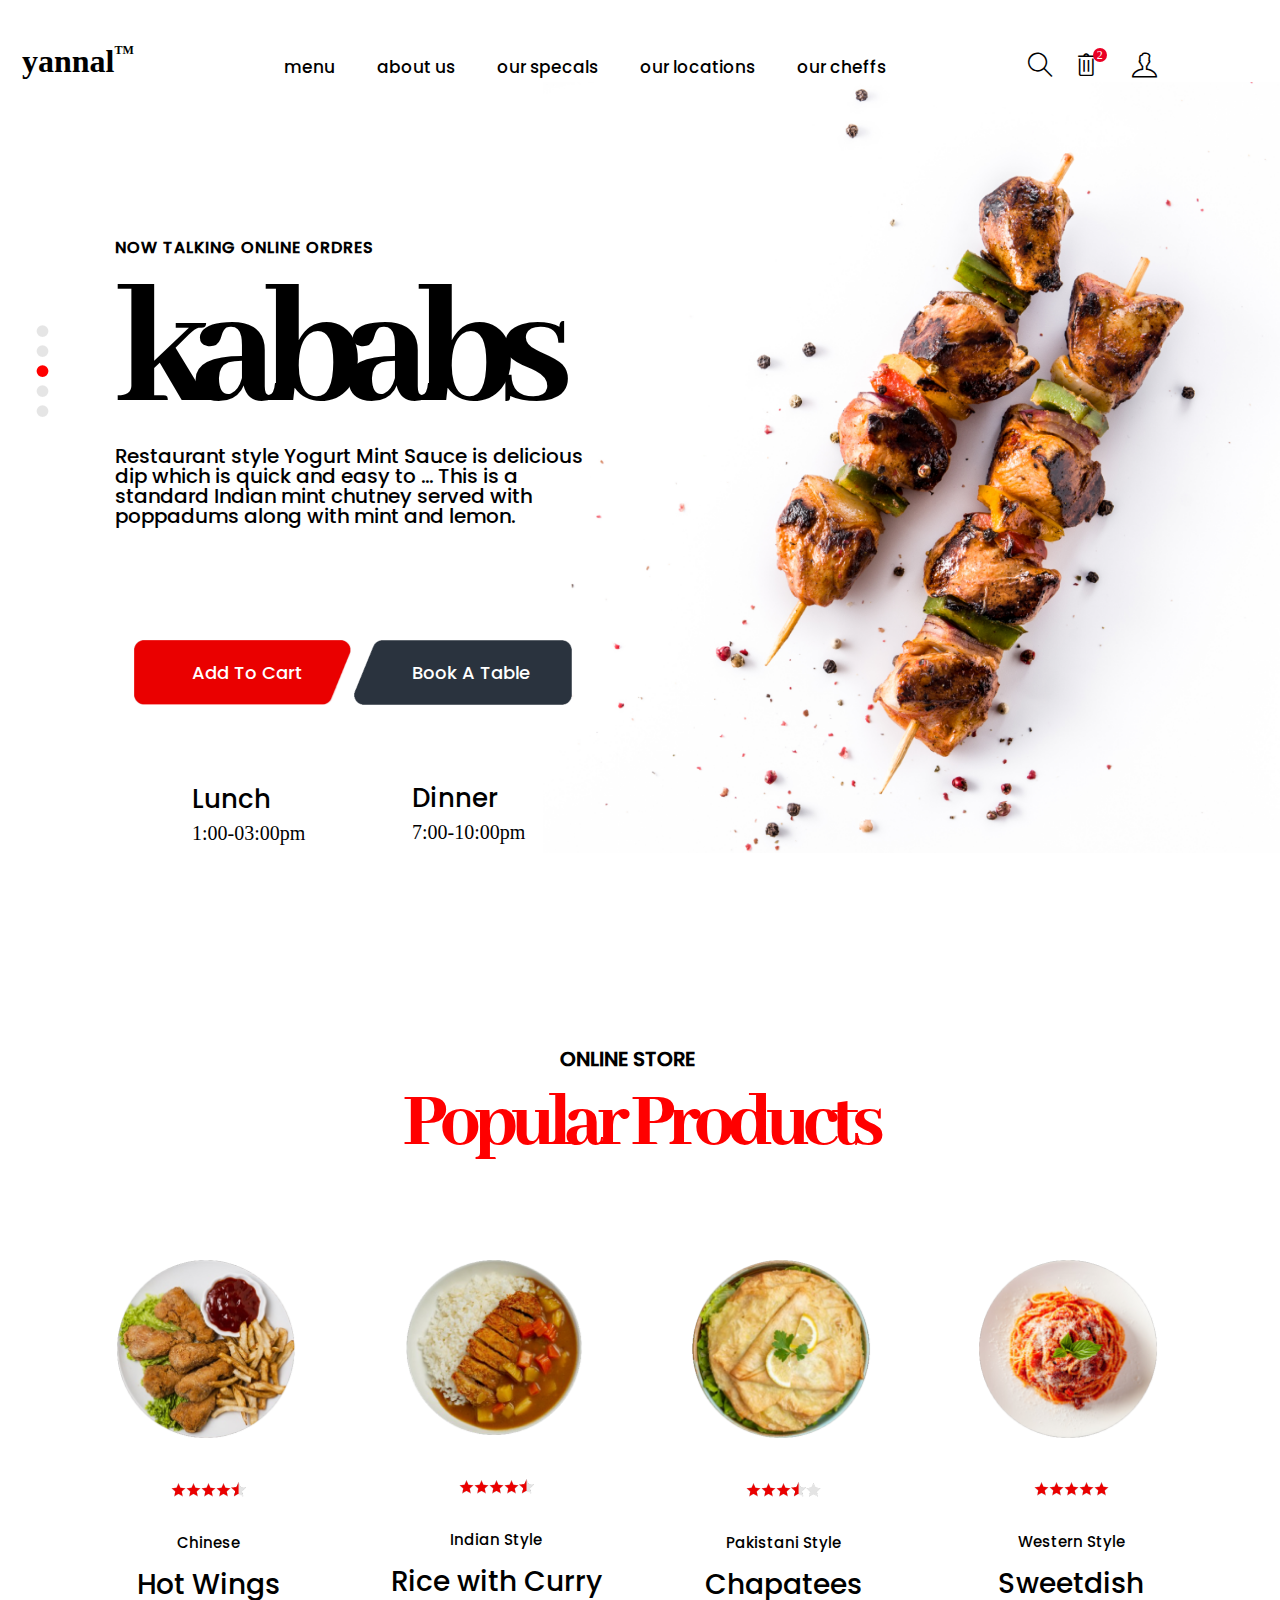
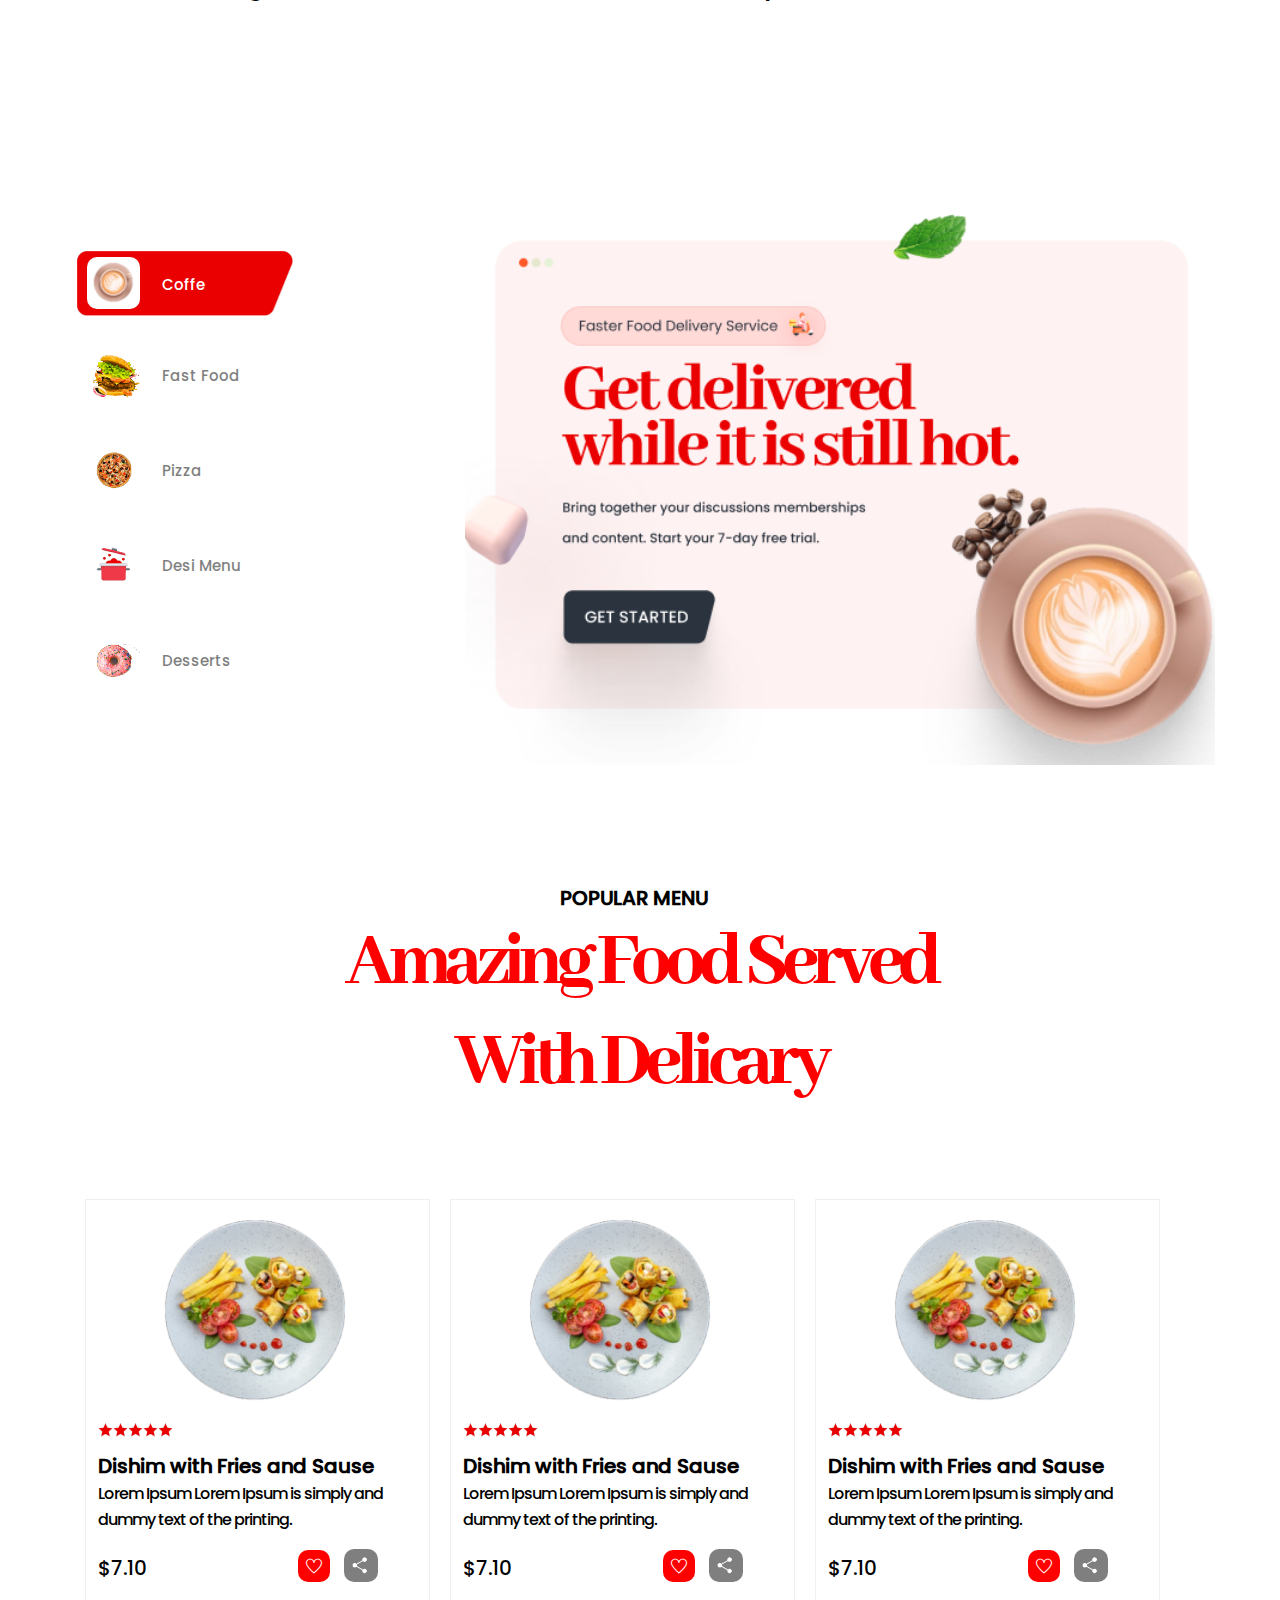
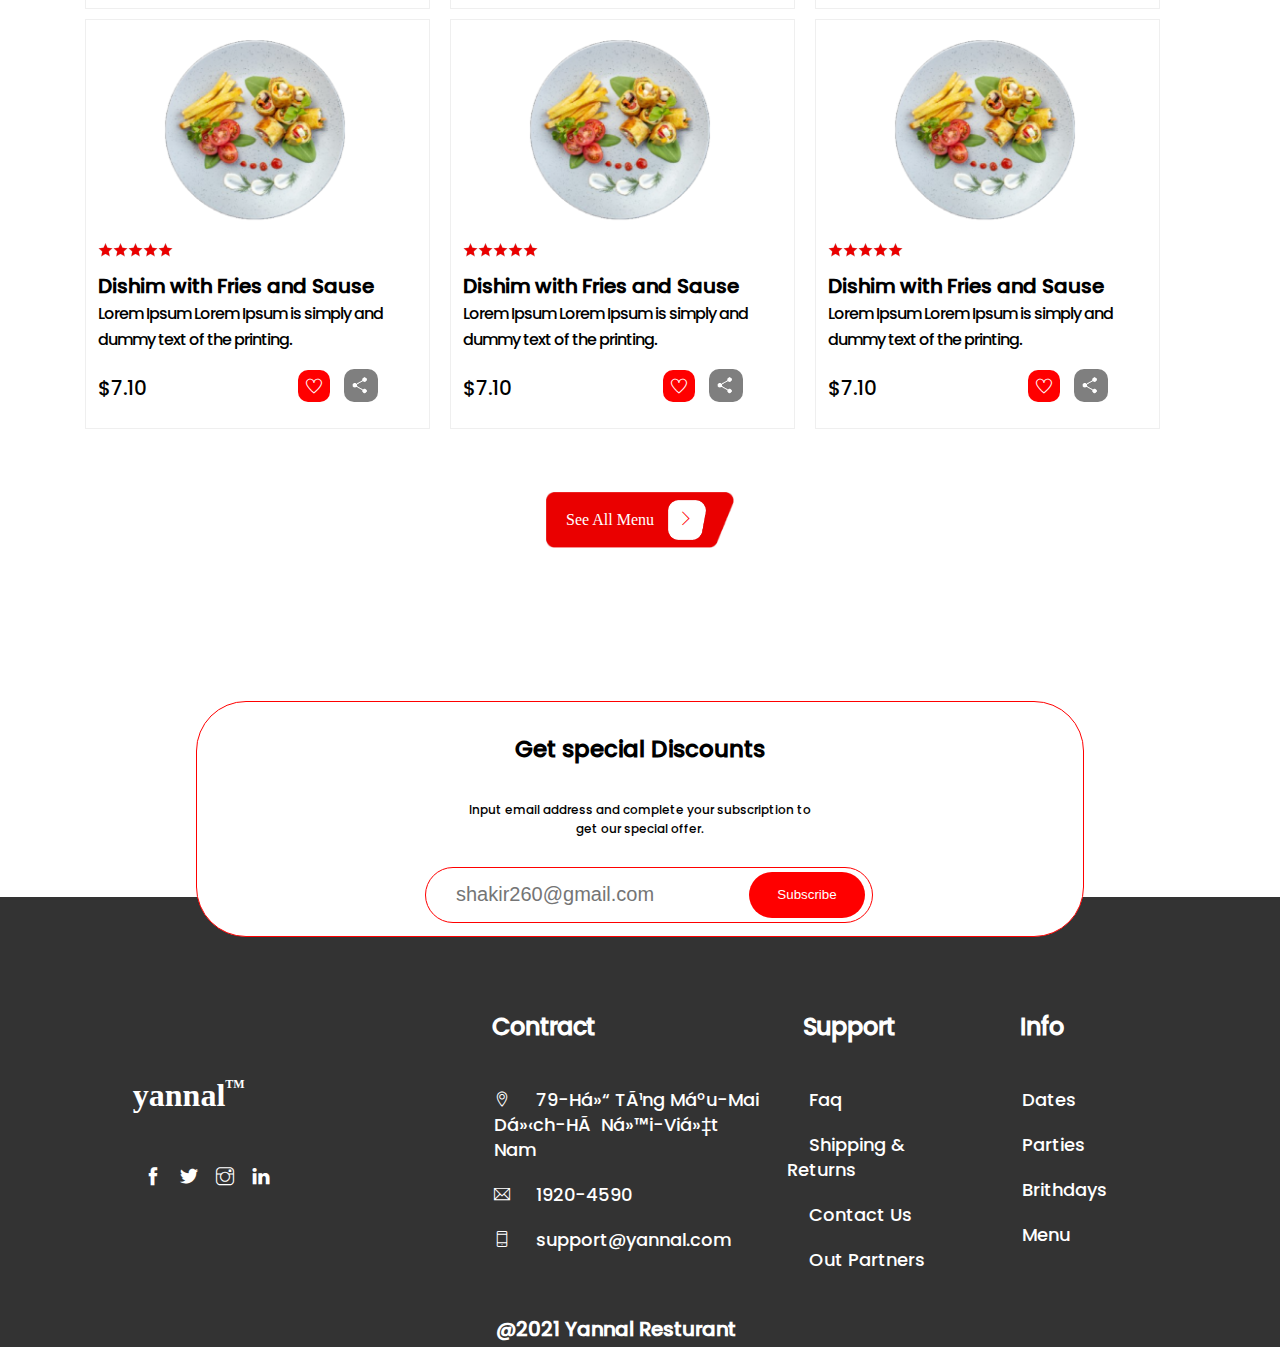
==== yannal02/index.html @ d70077e8 "done" ====
<!DOCTYPE html>
<html lang="en">
<head>
    <title>Yannal</title>
    <meta :charset="UTF-8">
    <meta name="viewport" content="width=device-width, initial-scale=1, maximum-sacle=1, user-scalable =no">
    <link rel="stylesheet" href="./css/style.css">
    <link rel="stylesheet" href="./css/icons/themify-icons/themify-icons.css">
    <link rel="stylesheet" href="./bootstrap-5.0.2-dist/css/bootstrap-grid.min.css">
</head>
<body>
    <div class="div">
    <div id="container-fluid">
        <div class="heading">
            <h3>yannal <p>TM</p></h3>
            <ul class="ul-menu">
                <li class="li-menu"><a href="#">menu</a></li>
                <li class="li-menu"><a href="#">about us</a></li>
                <li class="li-menu"><a href="#">our specals</a></li>
                <li class="li-menu"><a href="#">our locations</a></li>
                <li class="li-menu"><a href="#">our cheffs</a></li>
            </ul>
            <ul class="ul-icons">
                <li class="li-icons"><i class="ti-search"></i></li>
                <li class="li-icons"><i class="ti-trash"></i> <p>2</p></li>
                <li class="li-icons"><i class="ti-user"></i></li>
            </ul>
        </div>
        <div class="row row-title">
            <div class="title col-sm-5">
                <h4>NOW TALKING ONLINE ORDRES</h4>
                <h1>kababs</h1>
                <p class="text">Restaurant style Yogurt Mint Sauce is delicious dip which is quick and easy to ... This is a standard Indian mint chutney served with poppadums along with mint and lemon.</p>
                <div class="div01"><p>Add To Cart</p></div>
                <div class="div02"><p>Book A Table</p></div>
                <p class="lunch">Lunch <p class="time1">1:00-03:00pm</p></p> 
                <p class="dinner">Dinner <p class="time2">7:00-10:00pm</p></p>
            </div>
            <img src="./css/img/1.png" alt="" class="col-sm-7">
            <ul class="ul-note">
                <li class="note">.</li>
                <li class="note">.</li>
                <li class="note" style="color: red;">.</li>
                <li class="note">.</li>
                <li class="note">.</li>
            </ul>
        </div>
        <div class="store">
            <h5>ONLINE STORE</h5>
            <h2 >Popular Products </h2>
        </div>
        <div class="row row-rate">
            <div class="col-sm-3 rate">
                <img src="./css/img/1.1.png" alt="">
                <div class="star"><img src="./css/img/star.png" alt=""><img src="./css/img/star.png" alt=""><img src="./css/img/star.png" alt=""><img src="./css/img/star.png" alt=""><img src="./css/img/star02.png" alt=""></div>
                <p class="style-rate">Chinese</p>
                <p class="name-rate">Hot Wings</p>
                <div class="add-rate">
                    <p>Add to cart </p>   <P> $14.00</P>
                </div>
            </div>
            <div class="col-sm-3 rate inner620">
                      <img src="./css/img/1.2.png" alt="">
                <div class="star"><img src="./css/img/star.png" alt=""><img src="./css/img/star.png" alt=""><img src="./css/img/star.png" alt=""><img src="./css/img/star.png" alt=""><img src="./css/img/star02.png" alt=""></div>
                <p class="style-rate">Indian Style</p>
                <p class="name-rate">Rice with Curry</p>
                <div class="add-rate">
                    <p>Add to cart </p>   <P> $22.00</P>
                </div>
            </div>
            <div class="col-sm-3 rate inner820">
                      <img src="./css/img/1.3.png" alt="">
                <div class="star"><img src="./css/img/star.png" alt=""><img src="./css/img/star.png" alt=""><img src="./css/img/star.png" alt=""><img src="./css/img/star02.png" alt=""><img src="./css/img/star03.png" alt=""></div>
                <p class="style-rate">Pakistani Style</p>
                <p class="name-rate">Chapatees</p>
                <div class="add-rate">
                    <p>Add to cart </p>   <P> $10.00</P>
                </div>
            </div>
            <div class="col-sm-3 rate inner1150">
                      <img src="./css/img/1.4.png" alt="">
                <div class="star"><img src="./css/img/star.png" alt=""><img src="./css/img/star.png" alt=""><img src="./css/img/star.png" alt=""><img src="./css/img/star.png" alt=""><img src="./css/img/star.png" alt=""></div>
                <p class="style-rate">Western Style</p>
                <p class="name-rate">Sweetdish</p>
                <div class="add-rate">
                    <p>Add to cart </p>   <P> $16.00</P>
                </div>
            </div>
        </div>
        <div class="row row-rate inner82">
            <div class="col-sm-3 rate">
                <img src="./css/img/1.1.png" alt="">
                <div class="star"><img src="./css/img/star.png" alt=""><img src="./css/img/star.png" alt=""><img src="./css/img/star.png" alt=""><img src="./css/img/star.png" alt=""><img src="./css/img/star02.png" alt=""></div>
                <p class="style-rate">Chinese</p>
                <p class="name-rate">Hot Wings</p>
                <div class="add-rate">
                    <p>Add to cart </p>   <P> $14.00</P>
                </div>
            </div>
            <div class="col-sm-3 rate inner620">
                      <img src="./css/img/1.2.png" alt="">
                <div class="star"><img src="./css/img/star.png" alt=""><img src="./css/img/star.png" alt=""><img src="./css/img/star.png" alt=""><img src="./css/img/star.png" alt=""><img src="./css/img/star02.png" alt=""></div>
                <p class="style-rate">Indian Style</p>
                <p class="name-rate">Rice with Curry</p>
                <div class="add-rate">
                    <p>Add to cart </p>   <P> $22.00</P>
                </div>
            </div>
            <div class="col-sm-3 rate inner820">
                      <img src="./css/img/1.3.png" alt="">
                <div class="star"><img src="./css/img/star.png" alt=""><img src="./css/img/star.png" alt=""><img src="./css/img/star.png" alt=""><img src="./css/img/star02.png" alt=""><img src="./css/img/star03.png" alt=""></div>
                <p class="style-rate">Pakistani Style</p>
                <p class="name-rate">Chapatees</p>
                <div class="add-rate">
                    <p>Add to cart </p>   <P> $10.00</P>
                </div>
            </div>
            <div class="col-sm-3 rate inner1150">
                      <img src="./css/img/1.4.png" alt="">
                <div class="star"><img src="./css/img/star.png" alt=""><img src="./css/img/star.png" alt=""><img src="./css/img/star.png" alt=""><img src="./css/img/star.png" alt=""><img src="./css/img/star.png" alt=""></div>
                <p class="style-rate">Western Style</p>
                <p class="name-rate">Sweetdish</p>
                <div class="add-rate">
                    <p>Add to cart </p>   <P> $16.00</P>
                </div>
            </div>
        </div>
        <div class="row row-rate inner62">
            <div class="col-sm-3 rate">
                <img src="./css/img/1.1.png" alt="">
                <div class="star"><img src="./css/img/star.png" alt=""><img src="./css/img/star.png" alt=""><img src="./css/img/star.png" alt=""><img src="./css/img/star.png" alt=""><img src="./css/img/star02.png" alt=""></div>
                <p class="style-rate">Chinese</p>
                <p class="name-rate">Hot Wings</p>
                <div class="add-rate">
                    <p>Add to cart </p>   <P> $14.00</P>
                </div>
            </div>
            <div class="col-sm-3 rate inner620">
                      <img src="./css/img/1.2.png" alt="">
                <div class="star"><img src="./css/img/star.png" alt=""><img src="./css/img/star.png" alt=""><img src="./css/img/star.png" alt=""><img src="./css/img/star.png" alt=""><img src="./css/img/star02.png" alt=""></div>
                <p class="style-rate">Indian Style</p>
                <p class="name-rate">Rice with Curry</p>
                <div class="add-rate">
                    <p>Add to cart </p>   <P> $22.00</P>
                </div>
            </div>
            <div class="col-sm-3 rate inner820">
                      <img src="./css/img/1.3.png" alt="">
                <div class="star"><img src="./css/img/star.png" alt=""><img src="./css/img/star.png" alt=""><img src="./css/img/star.png" alt=""><img src="./css/img/star02.png" alt=""><img src="./css/img/star03.png" alt=""></div>
                <p class="style-rate">Pakistani Style</p>
                <p class="name-rate">Chapatees</p>
                <div class="add-rate">
                    <p>Add to cart </p>   <P> $10.00</P>
                </div>
            </div>
            <div class="col-sm-3 rate inner1150">
                      <img src="./css/img/1.4.png" alt="">
                <div class="star"><img src="./css/img/star.png" alt=""><img src="./css/img/star.png" alt=""><img src="./css/img/star.png" alt=""><img src="./css/img/star.png" alt=""><img src="./css/img/star.png" alt=""></div>
                <p class="style-rate">Western Style</p>
                <p class="name-rate">Sweetdish</p>
                <div class="add-rate">
                    <p>Add to cart </p>   <P> $16.00</P>
                </div>
            </div>
        </div>
        <div class="row row-menu">
            <div class="col-sm-3 ">
                <ul class="ul-menu01">
                    <li class="li-menu01 li-menu02"><img src="./css/img/2.1.png" alt=""> <P>Coffe</P></li>
                    <li class="li-menu01"><img src="./css/img/2.2.png" alt=""> <P>Fast Food</P></li>
                    <li class="li-menu01"><img src="./css/img/2.3.png" alt=""> <P>Pizza</P></li>
                    <li class="li-menu01"><img src="./css/img/2.4.png" alt=""> <P>Desi Menu</P></li>
                    <li class="li-menu01"><img src="./css/img/2.5.png" alt=""> <P>Desserts</P></li>
                </ul>
            </div>
            <div class="col-sm-9 col-menu">
                <img src="./css/img/2.png" alt="">
            </div>
        </div>
        <div class="popular-name">
            <h5>POPULAR MENU</h5>
            <h2 >Amazing Food Served With Delicary </h2>
        </div>
        <div class="row popular">
            <div class="col-sm-4 col-popular">
                <img src="./css/img/3.1.png" alt="">
                <div class="star"><img src="./css/img/star.png" alt=""><img src="./css/img/star.png" alt=""><img src="./css/img/star.png" alt=""><img src="./css/img/star.png" alt=""><img src="./css/img/star.png" alt=""></div>
                <h6>Dishim with Fries and Sause</h6>
                <p class="text-popular">Lorem Ipsum Lorem Ipsum is simply and dummy text of the printing.</p>
                <p class="dolar">$7.10</p>
                <i class="ti-heart"></i>
                <i class="share"><img src="./css/img/share.png" alt=""></i>
            </div>
            <div class="col-sm-4 col-popular inner620">
                <img src="./css/img/3.1.png" alt="">
                <div class="star"><img src="./css/img/star.png" alt=""><img src="./css/img/star.png" alt=""><img src="./css/img/star.png" alt=""><img src="./css/img/star.png" alt=""><img src="./css/img/star.png" alt=""></div>
                <h6>Dishim with Fries and Sause</h6>
                <p class="text-popular">Lorem Ipsum Lorem Ipsum is simply and dummy text of the printing.</p>
                <p class="dolar">$7.10</p>
                <i class="ti-heart"></i>
                <i class="share"><img src="./css/img/share.png" alt=""></i>
            </div>
            <div class="col-sm-4 col-popular inner1150">
                <img src="./css/img/3.1.png" alt="">
                <div class="star"><img src="./css/img/star.png" alt=""><img src="./css/img/star.png" alt=""><img src="./css/img/star.png" alt=""><img src="./css/img/star.png" alt=""><img src="./css/img/star.png" alt=""></div>
                <h6>Dishim with Fries and Sause</h6>
                <p class="text-popular">Lorem Ipsum Lorem Ipsum is simply and dummy text of the printing.</p>
                <p class="dolar">$7.10</p>
                <i class="ti-heart"></i>
                <i class="share"><img src="./css/img/share.png" alt=""></i>
            </div>
        </div>
        <div class="row popular">
            <div class="col-sm-4 col-popular">
                <img src="./css/img/3.1.png" alt="">
                <div class="star"><img src="./css/img/star.png" alt=""><img src="./css/img/star.png" alt=""><img src="./css/img/star.png" alt=""><img src="./css/img/star.png" alt=""><img src="./css/img/star.png" alt=""></div>
                <h6>Dishim with Fries and Sause</h6>
                <p class="text-popular">Lorem Ipsum Lorem Ipsum is simply and dummy text of the printing.</p>
                <p class="dolar">$7.10</p>
                <i class="ti-heart"></i>
                <i class="share"><img src="./css/img/share.png" alt=""></i>
            </div>
            <div class="col-sm-4 col-popular inner620">
                <img src="./css/img/3.1.png" alt="">
                <div class="star"><img src="./css/img/star.png" alt=""><img src="./css/img/star.png" alt=""><img src="./css/img/star.png" alt=""><img src="./css/img/star.png" alt=""><img src="./css/img/star.png" alt=""></div>
                <h6>Dishim with Fries and Sause</h6>
                <p class="text-popular">Lorem Ipsum Lorem Ipsum is simply and dummy text of the printing.</p>
                <p class="dolar">$7.10</p>
                <i class="ti-heart"></i>
                <i class="share"><img src="./css/img/share.png" alt=""></i>
            </div>
            <div class="col-sm-4 col-popular inner1150">
                <img src="./css/img/3.1.png" alt="">
                <div class="star"><img src="./css/img/star.png" alt=""><img src="./css/img/star.png" alt=""><img src="./css/img/star.png" alt=""><img src="./css/img/star.png" alt=""><img src="./css/img/star.png" alt=""></div>
                <h6>Dishim with Fries and Sause</h6>
                <p class="text-popular">Lorem Ipsum Lorem Ipsum is simply and dummy text of the printing.</p>
                <p class="dolar">$7.10</p>
                <i class="ti-heart"></i>
                <i class="share"><img src="./css/img/share.png" alt=""></i>
            </div>
        </div>
        <div class="row popular inner115">
            <div class="col-sm-4 col-popular">
                <img src="./css/img/3.1.png" alt="">
                <div class="star"><img src="./css/img/star.png" alt=""><img src="./css/img/star.png" alt=""><img src="./css/img/star.png" alt=""><img src="./css/img/star.png" alt=""><img src="./css/img/star.png" alt=""></div>
                <h6>Dishim with Fries and Sause</h6>
                <p class="text-popular">Lorem Ipsum Lorem Ipsum is simply and dummy text of the printing.</p>
                <p class="dolar">$7.10</p>
                <i class="ti-heart"></i>
                <i class="share"><img src="./css/img/share.png" alt=""></i>
            </div>
            <div class="col-sm-4 col-popular inner620">
                <img src="./css/img/3.1.png" alt="">
                <div class="star"><img src="./css/img/star.png" alt=""><img src="./css/img/star.png" alt=""><img src="./css/img/star.png" alt=""><img src="./css/img/star.png" alt=""><img src="./css/img/star.png" alt=""></div>
                <h6>Dishim with Fries and Sause</h6>
                <p class="text-popular">Lorem Ipsum Lorem Ipsum is simply and dummy text of the printing.</p>
                <p class="dolar">$7.10</p>
                <i class="ti-heart"></i>
                <i class="share"><img src="./css/img/share.png" alt=""></i>
            </div>
            <div class="col-sm-4 col-popular inner1150">
                <img src="./css/img/3.1.png" alt="">
                <div class="star"><img src="./css/img/star.png" alt=""><img src="./css/img/star.png" alt=""><img src="./css/img/star.png" alt=""><img src="./css/img/star.png" alt=""><img src="./css/img/star.png" alt=""></div>
                <h6>Dishim with Fries and Sause</h6>
                <p class="text-popular">Lorem Ipsum Lorem Ipsum is simply and dummy text of the printing.</p>
                <p class="dolar">$7.10</p>
                <i class="ti-heart"></i>
                <i class="share"><img src="./css/img/share.png" alt=""></i>
            </div>
        </div>
        <div class="row popular inner62">
            <div class="col-sm-4 col-popular">
                <img src="./css/img/3.1.png" alt="">
                <div class="star"><img src="./css/img/star.png" alt=""><img src="./css/img/star.png" alt=""><img src="./css/img/star.png" alt=""><img src="./css/img/star.png" alt=""><img src="./css/img/star.png" alt=""></div>
                <h6>Dishim with Fries and Sause</h6>
                <p class="text-popular">Lorem Ipsum Lorem Ipsum is simply and dummy text of the printing.</p>
                <p class="dolar">$7.10</p>
                <i class="ti-heart"></i>
                <i class="share"><img src="./css/img/share.png" alt=""></i>
            </div>
            <div class="col-sm-4 col-popular inner620">
                <img src="./css/img/3.1.png" alt="">
                <div class="star"><img src="./css/img/star.png" alt=""><img src="./css/img/star.png" alt=""><img src="./css/img/star.png" alt=""><img src="./css/img/star.png" alt=""><img src="./css/img/star.png" alt=""></div>
                <h6>Dishim with Fries and Sause</h6>
                <p class="text-popular">Lorem Ipsum Lorem Ipsum is simply and dummy text of the printing.</p>
                <p class="dolar">$7.10</p>
                <i class="ti-heart"></i>
                <i class="share"><img src="./css/img/share.png" alt=""></i>
            </div>
            <div class="col-sm-4 col-popular inner1150">
                <img src="./css/img/3.1.png" alt="">
                <div class="star"><img src="./css/img/star.png" alt=""><img src="./css/img/star.png" alt=""><img src="./css/img/star.png" alt=""><img src="./css/img/star.png" alt=""><img src="./css/img/star.png" alt=""></div>
                <h6>Dishim with Fries and Sause</h6>
                <p class="text-popular">Lorem Ipsum Lorem Ipsum is simply and dummy text of the printing.</p>
                <p class="dolar">$7.10</p>
                <i class="ti-heart"></i>
                <i class="share"><img src="./css/img/share.png" alt=""></i>
            </div>
        </div>
        <div class="row popular inner62">
            <div class="col-sm-4 col-popular">
                <img src="./css/img/3.1.png" alt="">
                <div class="star"><img src="./css/img/star.png" alt=""><img src="./css/img/star.png" alt=""><img src="./css/img/star.png" alt=""><img src="./css/img/star.png" alt=""><img src="./css/img/star.png" alt=""></div>
                <h6>Dishim with Fries and Sause</h6>
                <p class="text-popular">Lorem Ipsum Lorem Ipsum is simply and dummy text of the printing.</p>
                <p class="dolar">$7.10</p>
                <i class="ti-heart"></i>
                <i class="share"><img src="./css/img/share.png" alt=""></i>
            </div>
            <div class="col-sm-4 col-popular inner620">
                <img src="./css/img/3.1.png" alt="">
                <div class="star"><img src="./css/img/star.png" alt=""><img src="./css/img/star.png" alt=""><img src="./css/img/star.png" alt=""><img src="./css/img/star.png" alt=""><img src="./css/img/star.png" alt=""></div>
                <h6>Dishim with Fries and Sause</h6>
                <p class="text-popular">Lorem Ipsum Lorem Ipsum is simply and dummy text of the printing.</p>
                <p class="dolar">$7.10</p>
                <i class="ti-heart"></i>
                <i class="share"><img src="./css/img/share.png" alt=""></i>
            </div>
            <div class="col-sm-4 col-popular inner1150">
                <img src="./css/img/3.1.png" alt="">
                <div class="star"><img src="./css/img/star.png" alt=""><img src="./css/img/star.png" alt=""><img src="./css/img/star.png" alt=""><img src="./css/img/star.png" alt=""><img src="./css/img/star.png" alt=""></div>
                <h6>Dishim with Fries and Sause</h6>
                <p class="text-popular">Lorem Ipsum Lorem Ipsum is simply and dummy text of the printing.</p>
                <p class="dolar">$7.10</p>
                <i class="ti-heart"></i>
                <i class="share"><img src="./css/img/share.png" alt=""></i>
            </div>
        </div>
        <div class="row popular inner62">
            <div class="col-sm-4 col-popular">
                <img src="./css/img/3.1.png" alt="">
                <div class="star"><img src="./css/img/star.png" alt=""><img src="./css/img/star.png" alt=""><img src="./css/img/star.png" alt=""><img src="./css/img/star.png" alt=""><img src="./css/img/star.png" alt=""></div>
                <h6>Dishim with Fries and Sause</h6>
                <p class="text-popular">Lorem Ipsum Lorem Ipsum is simply and dummy text of the printing.</p>
                <p class="dolar">$7.10</p>
                <i class="ti-heart"></i>
                <i class="share"><img src="./css/img/share.png" alt=""></i>
            </div>
            <div class="col-sm-4 col-popular inner620">
                <img src="./css/img/3.1.png" alt="">
                <div class="star"><img src="./css/img/star.png" alt=""><img src="./css/img/star.png" alt=""><img src="./css/img/star.png" alt=""><img src="./css/img/star.png" alt=""><img src="./css/img/star.png" alt=""></div>
                <h6>Dishim with Fries and Sause</h6>
                <p class="text-popular">Lorem Ipsum Lorem Ipsum is simply and dummy text of the printing.</p>
                <p class="dolar">$7.10</p>
                <i class="ti-heart"></i>
                <i class="share"><img src="./css/img/share.png" alt=""></i>
            </div>
            <div class="col-sm-4 col-popular inner1150">
                <img src="./css/img/3.1.png" alt="">
                <div class="star"><img src="./css/img/star.png" alt=""><img src="./css/img/star.png" alt=""><img src="./css/img/star.png" alt=""><img src="./css/img/star.png" alt=""><img src="./css/img/star.png" alt=""></div>
                <h6>Dishim with Fries and Sause</h6>
                <p class="text-popular">Lorem Ipsum Lorem Ipsum is simply and dummy text of the printing.</p>
                <p class="dolar">$7.10</p>
                <i class="ti-heart"></i>
                <i class="share"><img src="./css/img/share.png" alt=""></i>
            </div>
        </div>
        <div class="all-menu">
            <p>See All Menu <div ><i class="ti-angle-right"></i></div></p>
        </div>
        <div class="email">
            <h3>Get special Discounts</h3>
            <p>Input email address and complete your subscription to get our special offer.</p>
            <input type="email" placeholder="shakir260@gmail.com">
            <button>Subscribe</button>
        </div>
        <div class="contact row">
            <div class="col-sm-4 col-contact">
                <h3>yannal <p>TM</p></h3>
                <ul>
                    <li>
                        <i class="ti-facebook"></i>
                    </li>
                    <li>
                        <i class="ti-twitter-alt"></i>
                    </li>
                    <li>
                        <i class="ti-instagram"></i>
                    </li>
                    <li>
                        <i class="ti-linkedin"></i>
                    </li>
                </ul>
            </div>
            <div class="col-sm-3 address2 address3 address5">
                <h2>Contract</h2>
                <ul class="ul-address">
                    <li class="li-address"><i class="ti-location-pin"></i> <a href="#">79-Hồ Tùng Mậu-Mai Dịch-Hà Nội-Việt Nam</a></li>
                    <li class="li-address"><i class="ti-email"></i> <a href="#">1920-4590</a></li>
                    <li class="li-address"><i class="ti-mobile"></i> <a href="#">support@yannal.com</a></li>
                </ul>
            </div>
            <div class="col-sm-2 address2 address3">
                <h2  style="margin-left: 10px ;">Support</h2>
                <ul class="ul-address " >
                    <li class="li-address" style="margin-left: 0;"> <a href="#">Faq</a></li>
                    <li class="li-address" style="margin-left: 0;"> <a href="#">Shipping & Returns</a></li>
                    <li class="li-address" style="margin-left: 0;"> <a href="#">Contact Us</a></li>
                    <li class="li-address" style="margin-left: 0;"> <a href="#">Out Partners</a></li>

                </ul>
            </div>
            <div class="col-sm-3 address2 address4">
                <h2  style="margin-left: -10px ;">Info</h2>
                <ul class="ul-address " >
                    <li class="li-address" style="margin-left: 0;"> <a href="#">Dates</a></li>
                    <li class="li-address" style="margin-left: 0;"> <a href="#">Parties</a></li>
                    <li class="li-address" style="margin-left: 0;"> <a href="#">Brithdays</a></li>
                    <li class="li-address" style="margin-left: 0;"> <a href="#">Menu</a></li>

                </ul>
            </div>
            <div class="last">
                <ul style="display: none;">
                    <li>
                        <i class="ti-facebook"></i>
                    </li>
                    <li>
                        <i class="ti-twitter-alt"></i>
                    </li>
                    <li>
                        <i class="ti-instagram"></i>
                    </li>
                    <li>
                        <i class="ti-linkedin"></i>
                    </li>
                </ul>
                <h5>@2021 Yannal Resturant</h5>
            </div>
        </div>
        <div class="new ti-menu"></div>
    </div>
    </div>
    <script src="./main.js"></script>
</body>
---- yannal02/css/style.css ----
*{
    padding: 0;
    margin : 0;
    box-sizing:border-box;
    border: NONE;
}
a{
    text-decoration: none;
    color: black;
}
#container-fluid{
    width: 1450px;
    height: 4550px;
    overflow: hidden;
    background-color: #fff;

}
.row{
    overflow: hidden;
}
.heading{
    width: 1303px;
    height: 39px;
    position: relative;
    top: 43px;
    left: 22px;
    right: 125px;
    background-color: #fff;
}
h3{
    font-size: 32px;
    float: left;
}
h3>p{
    float: right;
    text-align: left;
    font-size: 12px;
}
li{
    float: left;
    list-style: none;
}
li{
    float: left;
    list-style: none;
}
.ul-menu{
    position: relative;
    left: 186px;
    top: 11px;
}
.li-menu{
    margin-right: 42px;
    font-size: 17px;
    font-family: poppins;
}
.li-menu:hover{
    border-bottom: rgba(255, 8, 8, 1) 2px solid;
}
.ul-icons{
    position: relative;
    left: 410px;
    top: 10px;
}
.li-icons{
    font-size: 25px;
    margin-left: 20px;
}
.li-icons>p{
    background-color: rgba(234, 0, 37, 1);
    border-radius: 100%;
    width: 14px;
    height: 14px;
    float: right;
    text-align: left;
    font-size: 12px;
    color: #fff;
    text-align: center;
    position: relative;
    top: -5px;
    left: -5px;
}
.row-title{
    position: relative;
    top: 43px;
    height: 891px;
}
.div01{
    background: url(./img/Untitled-1\ copy.png) center / contain no-repeat;
    width: 255px;
    height: 65px;
    position: relative;
    top: 210px;
    left: 115px;
}
.div01>p{
    line-height: 65px;
    padding-left: 30%;
    color: #fff;
    font-size: 18px;
    font-family: poppins;

}
.div02>p{
    line-height: 65px;
    padding-left: 30%;
    color: #fff;
    font-size: 18px;
    font-family: poppins;
}
.div02{
    background: url(./img/Untitled-2\ copy.png) center / contain no-repeat;
    width: 255px;
    height: 65px;
    position: relative;
    top: 145px;
    left: 335px;
}
.title>h4{
    font-size: 16px;
    font-family: poppins;
    letter-spacing: 1px;
    width: 350px;
    height: 28px;
    line-height: 28px;
    position: relative;
    top: 152px;
    left: 115px;
}
.title>h1{
    font-size: 184px;
    font-family: Abhaya;
    letter-spacing: -18px;
    width: 350px;
    height: 184px;
    line-height: 184px;
    position: relative;
    top: 152px;
    left: 115px;
}
.title>.text{
    font-size: 20px;
    font-family: poppins;
    width: 476px;
    height: 136px;
    line-height: 20px;
    text-align: left;
    position: relative;
    top: 152px;
    left: 115px;
}
.lunch{
    position: relative;
    top: 222px;
    left: 192px;
    font-size: 26px;
    line-height: 34px;
    font-family: poppins;
}
.time1{
    position: relative;
    top: 222px;
    left: 192px;
    font-size: 20px;
    line-height: 34px;
}
.dinner{
    position: relative;
    top: 153px;
    left: 412px;
    font-size: 26px;
    line-height: 34px;
    font-family: poppins;
}
.time2{
    position: relative;
    top: 153px;
    left: 412px;
    font-size: 20px;
    line-height: 34px;
}
.ul-note{
    position: relative;
    top: -560px;
    left: 30px;
}
.note{
    float: none;
    font-size: 100px;
    line-height: 20px;
    color: rgba(0, 0, 0, 0.1);
}
.onlstore{
    position: relative;
    top: 114px;
}
h5{
    position: relative;
    top: 114px;
    width: 145px !important;
    margin: auto;
    font-size: 20px;
    line-height: 30px;
    font-family: poppins;
}
h2{
    position: relative;
    top: 114px; 
    width: 490px !important;
    margin: auto;
    font-size: 80px;
    line-height: 100px;
    font-family: Abhaya;
    letter-spacing: -7px;
    color: red;
}
.row-rate{
    width: 1150px !important;
    margin-left: auto !important;
    margin-right: auto !important;
    position: relative;
    top: 200px;
}
.rate>img{
    width: 180px;
    margin: auto;
    position: relative;
    left: 15%;
}
.rate p{
    text-align: center;
}
.style-rate{
    font-size: 15px;
    font-family: poppins;
    position: relative;
    top: 30px;
}
.name-rate{
    font-size: 28px;
    font-family: poppins;
    position: relative;
    top: 40px;
}
.add-rate{
    width: 200px;
    height: 42px;
    background: url(./img/1.5.png) center / cover no-repeat;
    position: relative;
    top: 84px;
    left: 10%;
    color: #fff;
}
span{
    position: relative;
    top: 10px;
}
.star{
    width: 75px;
    margin: auto;
    margin-top: 40px;
}
.star img{
    width: 15px;
}
.add-rate p{
    font-size: 12px;
    font-family: poppins;
    float: left;
    line-height: 18px;
    position: relative;
    top: 12px;
    left: 20%;
    margin-right: 20px;
}
.row-menu{
    width: 1150px !important;
    margin-left: auto !important;
    margin-right: auto !important;
    position: relative;
    top: 400px;
}
.col-menu img{
    width: 777px;
    position: relative;
    left: 100px;
}
.ul-menu01{
    position: relative;
    top: 40px;
}
.li-menu01{
    float: none;
    width: 216px;
    height: 70px;
    margin-bottom: 25px;
    font-size: 15px;
    text-align: left;
    font-family: poppins;
}
.li-menu01>img{
    width: 53px;
    position: relative;
    top: 9px;
    left: 10px;
    border-radius: 10px;
}
.li-menu01>p{
    width: 53px;
    position: relative;
    top: -33px;
    left: 85px;
    border-radius: 10px;
    width: 100px;
    opacity: 50%;
}
.li-menu02{
    background: url(./img/Untitled-1\ copy.png) center / contain no-repeat;
    color: #fff;
    margin-right: 75px;
}
.li-menu02>p{
    opacity: 100% !important;

}
div>h5{
    width: 160px !important;
}
div>h2{
    width: 704px !important;
    text-align: center;
}
.popular-name{
    position: relative;
    top: 400px;
}
.popular{
    width: 1150px !important;
    margin-left: auto !important;
    margin-right: auto !important;
    position: relative;
    top: 600px;
}
.col-popular{
    border: 1px solid rgba(239, 239, 239, 1);
    margin-left: 20px;
    width: 30% !important;
    margin-bottom: 10px;
    height: 410px;
}
.col-popular>img{
    width: 185px;
    position: relative;
    left: 20%;
    top: 20px;
}
.col-popular>.star{
    margin: 0;
    margin-top: 35px;
    margin-bottom: 10px;
}
h6{
    font-size: 20px;
    line-height: 30px;
    font-family: poppins;
}
.text-popular{
    width: 287px;
    font-size: 16px;
    line-height: 26px;
    font-family: poppins;
    letter-spacing: -1px;
    margin-bottom: 20px;
}
.dolar{
    font-size: 20px;
    line-height: 30px;
    font-family: poppins;
}
.ti-heart{
    padding: 8px;
    background-color: red;
    border-radius: 10px;
    color: #fff;
    position: relative;
    top: -30px;
    left: 200px;
}
.share{
    padding: 8px;
    background-color: rgba(0, 0, 0, 0.5);
    border-radius: 10px;
    position: relative;
    top: -32px;
    left: 210px;
}
.share>img{
    width: 18px;
    position: relative;
    top: 1%;
}
.all-menu{
    width: 188px;
    height: 62px;
    margin: auto;
    position: relative;
    top: 650px;
    background: url(./img/Untitled-1\ copy.png) center / contain no-repeat;
    line-height: 62px;
    color: #fff;
}
.all-menu>p{
    margin-left: 20px;
}
.all-menu>div{
    background: url(./img/Untitled-2.png) center / contain no-repeat;
    position: relative;
    top: -62px;
    left: 122px;
    width: 38px;
}
.all-menu i{
    font-size: 15px;
    text-align: center;
    color: red;
    margin-left: 10px;
}
.email{
    position: relative;
    top: 800px;
    width: 888px;
    height: 236px;
    margin: auto;
    border: 1px solid red;
    border-radius: 50px;
    background-color: rgba(255, 255, 255, 1);
    z-index: 2;
}
.email>h3{
    font-size: 23px;
    font-family: poppins;
    text-align: center;
    width: 100%;
    margin-bottom: 34px;
    margin-top: 30px;
}
.email>p{
    font-size: 12px;
    line-height: 19px;
    font-family: poppins;
    width: 352px;
    height: 38px;
    text-align: center;
    margin: auto;
}
.email>input{
    width: 448px;
    height: 56px;
    border: 1px red solid;
    border-radius: 30px;
    position: relative;
    top: 67px;
    left: 218px;
    margin-left: 10px;
    font-size: 20px;
    padding-left: 30px;
}
.email>button{
    position: relative;
    top: 65px;
    left: 90px;
    width: 116px;
    height: 46px;
    color: white;
    background-color: red;
    border-radius: 30px;
}
.contact{
    width: 1450px;
    height: 450px;
    background-color: rgba(0, 0, 0, 0.8);
    position: relative;
    top: 760px;
    margin: auto !important;
}
.col-contact>h3{
    position: relative;
    top: 180px;
    left: 30%;
    color: #fff;
    
}
.col-contact>ul{
    position: relative;
    top: 270px;
    left: 5%;
}
.col-contact>ul>li{
    margin-right: 18px;
    font-size: 18px;
    color: #fff;
}
.li-address{
    float: none;
    margin-left: 27px;
    margin-top: 20px;

}
.address2{
    filter: none;
    width: 344px;
    height: 227px;
    position: relative;
    top: 60px;
    left: 28px;
    color:#fff;
    margin: 0 !important;
    z-index: 2;

}
.address2 a{
    color:#fff !important;
    font-size: 18px;
    line-height: 25px;
    margin-left: 22px;
    font-family: poppins;
    font-style:inherit;
}
.address2>h2{
    margin-left: 25px;
    margin-top: 10px;
    letter-spacing: -1px;
    font-size: 24px;
    font-family:  poppins;
    word-spacing: 4px;
    color: #fff;
    position: relative;
    top: 10px;
    left: -300px;
}
.li-address>i{
    font-size: 16px;
    line-height: 25px;
}
.last>h5{
    width: 288px !important;
    color: #fff;
}
.last{
    position: relative;
    bottom: 20px;
}
.inner82{
    display: none !important;
}
.inner115{
    display: none !important;
}
.inner62{
    display: none !important;
}
.new{
    font-size: 30px;
    position: absolute;
    top: 50px;
    right: 30px;
    display: none;
}
@font-face {
    font-family: poppins ;
    src: url(./fonts/Poppins-Medium.ttf);
}
@font-face {
    font-family: Abhaya;
    src: url(./fonts/AbhayaLibre-ExtraBold.ttf);
}
@media only screen and (min-width:1451px){
    .div{
        width: 100%;
    }
    #container-fluid{
        margin: 0 auto;

    }
}
@media only screen and (max-width:1350px){
    .contact{
        width: 100%;
    }
    #container-fluid{
        width: 100%;
    }
    .heading{
        width: 100% !important;
    }
    .ul-icons{
        left: 230px;
    }
    .ul-menu{
        left: 150px;
    }
}
@media only screen and (max-width:1150px){
    .inner1150{
        display: none;
    }
    #container-fluid{
        height: 4900px;

    }
    .inner115{
        display: flex !important;
    }
    .row-rate{
        margin-left:2em!important;
    }
    .col-menu>img{
        width:initial;
        left: 0px;
    }
    .popular{
        margin-left:10%!important;

    }
    .col-contact{
        width: 20% !important;
    }
    .col-contact>ul{
        left: -70px !important;
        width: 200%;
    }
    .address3{
        width: 30% !important;
        margin-left: 10px;
    }
    .address4{
        width: 10% !important;
    }
    .address2 a{
        margin-left: 0;
    }
    .ul-icons{
        display: none;
    }
    .new{
        display: block !important;
    }
    .ul-menu{
        left: 70px;
    }
}
@media only screen and (max-width:920px){
    .row-rate{
        margin-left:0!important;
    }
    .col-menu>img{
        width:70%;
        left: -70px;
    }
    .popular{
        margin-left:5%!important;
    }
    .row-title>img{
        display: none;
    }
    .email{
        width: 700px;
    }
    .email>input{
        left: 120px;
    }
    .email>button{
        left: -6px;
    }
    .col-contact{
        width: 20% !important;
    }
    .col-contact>ul{
        left: -80px !important;
        width: 200%;
    }
    .address4{
        width: 5% !important;
    }
    .address3{
        width: 30% !important;
    }
    .li-menu{
        margin-right: 25px;
    }
    .ul-menu{
        left: 50px;
    }
}
@media only screen and (max-width:820px){
    #container-fluid{
        height: 5250px;

    }
    .row-rate{
        margin-left:10%!important;
    }
    .inner820{
        display: none;
    }
    .inner82{
        display: flex !important;
    }
    .col-menu>img{
        width:60%;
        left: -70px;
    }
    .popular{
        margin-left:0!important;
    }
    .col-contact{
        width: 10% !important;
    }
    .col-contact>ul{
        left: 20px !important;
        width: 200%;
        top: 200px;
    }
    .col-contact>h3{
        width: 115px;
    }
    .address4{
        position: relative;
        left: -30px;
    }
    .address3{
        width: 40% !important;
        position: relative;
        left: 70px;
    }
    .li-menu{
        margin-right: 15px;
    }
    .ul-menu{
        left: 20px;
    }
}
@media only screen and (max-width:720px){
    #container-fluid{
        height: 5100px;

    }
    .row-rate{
        margin-left:5%!important;
    }
    .store>h2{
        width: 600px !important;
    }
    .col-menu>img{
        width:50%;
        left: -70px;
    }
    .li-menu01{
        margin-bottom: -10px;
    }
    .col-popular{
        margin-left:10px!important;
        width: 25% !important;
    }
    .ti-heart{
        top: -40px;
    }
    .share{
        top: -42px;
        left: 200px;
    }
    .popular-name>h2{
        font-size: 70px;
        width: 600px !important;
    }
    .email{
        width: 600px;
    }
    .email>input{
        left: 50px;
    }
    .email>button{
        left: -76px;
    }
    .ul-menu01{
        top: 0;
    }
    .contact a{
        font-size: 15px;
    }
    .ul-menu{
        display: none;
    }
    .heading h3{
        position: absolute;
        left: 30%;
    }
}
@media only screen and (max-width:620px){
    #container-fluid{
        height: 6700px;

    }
    .rate>img{
        left: 25%;
    }
    .row-rate{
        margin-left:10%!important;
    }
    .store>h2{
        width: 400px !important;
    }
    .col-menu>img{
        left: -10px;
    }
    .li-menu01{
        margin-bottom: -10px;
    }
    .col-popular{
        margin-left:10%!important;
        width: 25% !important;
    }
    .ti-heart{
        top: -40px;
    }
    .share{
        top: -42px;
        left: 200px;
    }
    .popular-name>h2{
        font-size: 60px;
        width: 500px !important;
        letter-spacing: -3px;
    }
    .title{
        position: relative;
        left: -50px;
    }
    .title>.text{
        width: 450px;
    }
    .div01{
        left: 90px;
    }
    .div02{
        left: 310px;
    }
    .inner620{
        display: none !important;
    }
    .rate{
        width: 400px !important;
    }
    h2{
        font-size: 60px;
        width: 300px !important;
    }
    .inner62{
        display: flex !important;
    }
    .email{
        width: 500px;
    }
    .email>input{
        left: 20px;
    }
    .email>button{
        top: 17px;
        left: 356px;
    }
    .col-contact{
        display: none !important;
    }
    .address4{
        position: relative;
        left: -30px;
    }
    .address3{
        width: 40% !important;
        position: relative;
        left: 0px;
    }
    .contact h2{
        font-size: 25px !important;
    }
    .last ul{
        display: block !important;
        position: relative;
        top: 100px;
        left: 35%;
        color: #fff;
    }
    .last li{
        margin-left: 10px;
    }
}
@media only screen and (max-width:520px){
    .col-menu>img{
        width:40%;
        left: 10px;
    }
    .title{
        left: -100px;
    }
    h1{
        font-size: 150px !important;
    }
    .note{
        float: left !important;
    }
    .ul-note{
        top: -670px;
        left: 10px;
    }
    h2{
        font-size: 50px !important;
        width: 100px !important;
        letter-spacing: 0px;
    }
    .popular-name>h2{
        width: 400px !important;

    }
    .div01{
        left: 90px;
        width: 190px;
        height: 50px;
    }
    .div01>p{
        line-height: 50px;
        padding-left: 20%;
    }
    .div02>p{
        line-height: 50px;
        padding-left: 20%;
    }
    .div02{
        top: 160px;
        left: 260px;
        width: 190px;
        height: 50px;
    }
    .lunch{
        left: 140px;
    }
    .dinner{
        left: 320px;
    }
    .time1{
        left: 140px;
    }
    .time2{
        left: 320px;
    }
    .title>.text{
        width: 350px;
    }
    .email{
        width: 400px;
    }
    .email>input{
        left: 20px;
        width: 350px;
    }
    .email>button{
        top: 17px;
        left: 260px;
    }
}
@media only screen and (max-width:430px){
    .row-rate{
        margin-left:0%!important;
    }
    .col-popular{
        margin-left:40px!important;
        width: 25% !important;
    }
    h1{
        font-size: 120px !important;
        letter-spacing: -8px !important;
    }
    .col-menu>img{
        width:30%;
        left: 0px;
    }
    .store>h2{
        font-size: 30px !important;
        width: 250px !important;
    }
    .popular-name>h2{
        font-size: 30px !important;
        width: 250px !important;
        line-height: 50px;
        letter-spacing: 0px;
    }
    .contact{
        height: 700px ;
    }
    .contact h5{
        width: 412px !important;
        left: -15%;
    }
    .heading h3{
        position: absolute;
        left: 20%;
    }
}
@media only screen and (max-width:580px) and (min-width:330px){
    #container-fluid{
        height: 7100px !important;  
    }
}
@media only screen and (max-width:330px){
    #container-fluid{
        overflow-x:auto;
        height: 7500px !important;
        
    }
    .col-popular {
        margin-left: -5px!important;
        width: 25% !important;
    }
    .rate {
        width: 200px !important;
    }
    .rate>img {
        left: 0%;
    }
    .heading{
        overflow: hidden;
    }
    .contact h5{
        width: 412px !important;
        left: -20%;
        font-size: 15px !important;
    }
    .contact{
        height: 900px ;
        width: 250px;
    }
    .address2{
        width: 200px !important;
        left: 10px;
        height: 150px;
    }
    .address5{
        left: -12px;
        top: 10px;
    }
    .contact a{
        line-height: 0 !important;
    }
    .heading h3{
        position: absolute;
        left: 0px;
    }
    .new{
        right: 10px;
    }
}
---- yannal02/css/icons/themify-icons/themify-icons.css ----
@font-face {
	font-family: 'themify';
	src:url('fonts/themify.eot?-fvbane');
	src:url('fonts/themify.eot?#iefix-fvbane') format('embedded-opentype'),
		url('fonts/themify.woff?-fvbane') format('woff'),
		url('fonts/themify.ttf?-fvbane') format('truetype'),
		url('fonts/themify.svg?-fvbane#themify') format('svg');
	font-weight: normal;
	font-style: normal;
}

[class^="ti-"], [class*=" ti-"] {
	font-family: 'themify';
	speak: none;
	font-style: normal;
	font-weight: normal;
	font-variant: normal;
	text-transform: none;
	line-height: 1;

	/* Better Font Rendering =========== */
	-webkit-font-smoothing: antialiased;
	-moz-osx-font-smoothing: grayscale;
}

.ti-wand:before {
	content: "\e600";
}
.ti-volume:before {
	content: "\e601";
}
.ti-user:before {
	content: "\e602";
}
.ti-unlock:before {
	content: "\e603";
}
.ti-unlink:before {
	content: "\e604";
}
.ti-trash:before {
	content: "\e605";
}
.ti-thought:before {
	content: "\e606";
}
.ti-target:before {
	content: "\e607";
}
.ti-tag:before {
	content: "\e608";
}
.ti-tablet:before {
	content: "\e609";
}
.ti-star:before {
	content: "\e60a";
}
.ti-spray:before {
	content: "\e60b";
}
.ti-signal:before {
	content: "\e60c";
}
.ti-shopping-cart:before {
	content: "\e60d";
}
.ti-shopping-cart-full:before {
	content: "\e60e";
}
.ti-settings:before {
	content: "\e60f";
}
.ti-search:before {
	content: "\e610";
}
.ti-zoom-in:before {
	content: "\e611";
}
.ti-zoom-out:before {
	content: "\e612";
}
.ti-cut:before {
	content: "\e613";
}
.ti-ruler:before {
	content: "\e614";
}
.ti-ruler-pencil:before {
	content: "\e615";
}
.ti-ruler-alt:before {
	content: "\e616";
}
.ti-bookmark:before {
	content: "\e617";
}
.ti-bookmark-alt:before {
	content: "\e618";
}
.ti-reload:before {
	content: "\e619";
}
.ti-plus:before {
	content: "\e61a";
}
.ti-pin:before {
	content: "\e61b";
}
.ti-pencil:before {
	content: "\e61c";
}
.ti-pencil-alt:before {
	content: "\e61d";
}
.ti-paint-roller:before {
	content: "\e61e";
}
.ti-paint-bucket:before {
	content: "\e61f";
}
.ti-na:before {
	content: "\e620";
}
.ti-mobile:before {
	content: "\e621";
}
.ti-minus:before {
	content: "\e622";
}
.ti-medall:before {
	content: "\e623";
}
.ti-medall-alt:before {
	content: "\e624";
}
.ti-marker:before {
	content: "\e625";
}
.ti-marker-alt:before {
	content: "\e626";
}
.ti-arrow-up:before {
	content: "\e627";
}
.ti-arrow-right:before {
	content: "\e628";
}
.ti-arrow-left:before {
	content: "\e629";
}
.ti-arrow-down:before {
	content: "\e62a";
}
.ti-lock:before {
	content: "\e62b";
}
.ti-location-arrow:before {
	content: "\e62c";
}
.ti-link:before {
	content: "\e62d";
}
.ti-layout:before {
	content: "\e62e";
}
.ti-layers:before {
	content: "\e62f";
}
.ti-layers-alt:before {
	content: "\e630";
}
.ti-key:before {
	content: "\e631";
}
.ti-import:before {
	content: "\e632";
}
.ti-image:before {
	content: "\e633";
}
.ti-heart:before {
	content: "\e634";
}
.ti-heart-broken:before {
	content: "\e635";
}
.ti-hand-stop:before {
	content: "\e636";
}
.ti-hand-open:before {
	content: "\e637";
}
.ti-hand-drag:before {
	content: "\e638";
}
.ti-folder:before {
	content: "\e639";
}
.ti-flag:before {
	content: "\e63a";
}
.ti-flag-alt:before {
	content: "\e63b";
}
.ti-flag-alt-2:before {
	content: "\e63c";
}
.ti-eye:before {
	content: "\e63d";
}
.ti-export:before {
	content: "\e63e";
}
.ti-exchange-vertical:before {
	content: "\e63f";
}
.ti-desktop:before {
	content: "\e640";
}
.ti-cup:before {
	content: "\e641";
}
.ti-crown:before {
	content: "\e642";
}
.ti-comments:before {
	content: "\e643";
}
.ti-comment:before {
	content: "\e644";
}
.ti-comment-alt:before {
	content: "\e645";
}
.ti-close:before {
	content: "\e646";
}
.ti-clip:before {
	content: "\e647";
}
.ti-angle-up:before {
	content: "\e648";
}
.ti-angle-right:before {
	content: "\e649";
}
.ti-angle-left:before {
	content: "\e64a";
}
.ti-angle-down:before {
	content: "\e64b";
}
.ti-check:before {
	content: "\e64c";
}
.ti-check-box:before {
	content: "\e64d";
}
.ti-camera:before {
	content: "\e64e";
}
.ti-announcement:before {
	content: "\e64f";
}
.ti-brush:before {
	content: "\e650";
}
.ti-briefcase:before {
	content: "\e651";
}
.ti-bolt:before {
	content: "\e652";
}
.ti-bolt-alt:before {
	content: "\e653";
}
.ti-blackboard:before {
	content: "\e654";
}
.ti-bag:before {
	content: "\e655";
}
.ti-move:before {
	content: "\e656";
}
.ti-arrows-vertical:before {
	content: "\e657";
}
.ti-arrows-horizontal:before {
	content: "\e658";
}
.ti-fullscreen:before {
	content: "\e659";
}
.ti-arrow-top-right:before {
	content: "\e65a";
}
.ti-arrow-top-left:before {
	content: "\e65b";
}
.ti-arrow-circle-up:before {
	content: "\e65c";
}
.ti-arrow-circle-right:before {
	content: "\e65d";
}
.ti-arrow-circle-left:before {
	content: "\e65e";
}
.ti-arrow-circle-down:before {
	content: "\e65f";
}
.ti-angle-double-up:before {
	content: "\e660";
}
.ti-angle-double-right:before {
	content: "\e661";
}
.ti-angle-double-left:before {
	content: "\e662";
}
.ti-angle-double-down:before {
	content: "\e663";
}
.ti-zip:before {
	content: "\e664";
}
.ti-world:before {
	content: "\e665";
}
.ti-wheelchair:before {
	content: "\e666";
}
.ti-view-list:before {
	content: "\e667";
}
.ti-view-list-alt:before {
	content: "\e668";
}
.ti-view-grid:before {
	content: "\e669";
}
.ti-uppercase:before {
	content: "\e66a";
}
.ti-upload:before {
	content: "\e66b";
}
.ti-underline:before {
	content: "\e66c";
}
.ti-truck:before {
	content: "\e66d";
}
.ti-timer:before {
	content: "\e66e";
}
.ti-ticket:before {
	content: "\e66f";
}
.ti-thumb-up:before {
	content: "\e670";
}
.ti-thumb-down:before {
	content: "\e671";
}
.ti-text:before {
	content: "\e672";
}
.ti-stats-up:before {
	content: "\e673";
}
.ti-stats-down:before {
	content: "\e674";
}
.ti-split-v:before {
	content: "\e675";
}
.ti-split-h:before {
	content: "\e676";
}
.ti-smallcap:before {
	content: "\e677";
}
.ti-shine:before {
	content: "\e678";
}
.ti-shift-right:before {
	content: "\e679";
}
.ti-shift-left:before {
	content: "\e67a";
}
.ti-shield:before {
	content: "\e67b";
}
.ti-notepad:before {
	content: "\e67c";
}
.ti-server:before {
	content: "\e67d";
}
.ti-quote-right:before {
	content: "\e67e";
}
.ti-quote-left:before {
	content: "\e67f";
}
.ti-pulse:before {
	content: "\e680";
}
.ti-printer:before {
	content: "\e681";
}
.ti-power-off:before {
	content: "\e682";
}
.ti-plug:before {
	content: "\e683";
}
.ti-pie-chart:before {
	content: "\e684";
}
.ti-paragraph:before {
	content: "\e685";
}
.ti-panel:before {
	content: "\e686";
}
.ti-package:before {
	content: "\e687";
}
.ti-music:before {
	content: "\e688";
}
.ti-music-alt:before {
	content: "\e689";
}
.ti-mouse:before {
	content: "\e68a";
}
.ti-mouse-alt:before {
	content: "\e68b";
}
.ti-money:before {
	content: "\e68c";
}
.ti-microphone:before {
	content: "\e68d";
}
.ti-menu:before {
	content: "\e68e";
}
.ti-menu-alt:before {
	content: "\e68f";
}
.ti-map:before {
	content: "\e690";
}
.ti-map-alt:before {
	content: "\e691";
}
.ti-loop:before {
	content: "\e692";
}
.ti-location-pin:before {
	content: "\e693";
}
.ti-list:before {
	content: "\e694";
}
.ti-light-bulb:before {
	content: "\e695";
}
.ti-Italic:before {
	content: "\e696";
}
.ti-info:before {
	content: "\e697";
}
.ti-infinite:before {
	content: "\e698";
}
.ti-id-badge:before {
	content: "\e699";
}
.ti-hummer:before {
	content: "\e69a";
}
.ti-home:before {
	content: "\e69b";
}
.ti-help:before {
	content: "\e69c";
}
.ti-headphone:before {
	content: "\e69d";
}
.ti-harddrives:before {
	content: "\e69e";
}
.ti-harddrive:before {
	content: "\e69f";
}
.ti-gift:before {
	content: "\e6a0";
}
.ti-game:before {
	content: "\e6a1";
}
.ti-filter:before {
	content: "\e6a2";
}
.ti-files:before {
	content: "\e6a3";
}
.ti-file:before {
	content: "\e6a4";
}
.ti-eraser:before {
	content: "\e6a5";
}
.ti-envelope:before {
	content: "\e6a6";
}
.ti-download:before {
	content: "\e6a7";
}
.ti-direction:before {
	content: "\e6a8";
}
.ti-direction-alt:before {
	content: "\e6a9";
}
.ti-dashboard:before {
	content: "\e6aa";
}
.ti-control-stop:before {
	content: "\e6ab";
}
.ti-control-shuffle:before {
	content: "\e6ac";
}
.ti-control-play:before {
	content: "\e6ad";
}
.ti-control-pause:before {
	content: "\e6ae";
}
.ti-control-forward:before {
	content: "\e6af";
}
.ti-control-backward:before {
	content: "\e6b0";
}
.ti-cloud:before {
	content: "\e6b1";
}
.ti-cloud-up:before {
	content: "\e6b2";
}
.ti-cloud-down:before {
	content: "\e6b3";
}
.ti-clipboard:before {
	content: "\e6b4";
}
.ti-car:before {
	content: "\e6b5";
}
.ti-calendar:before {
	content: "\e6b6";
}
.ti-book:before {
	content: "\e6b7";
}
.ti-bell:before {
	content: "\e6b8";
}
.ti-basketball:before {
	content: "\e6b9";
}
.ti-bar-chart:before {
	content: "\e6ba";
}
.ti-bar-chart-alt:before {
	content: "\e6bb";
}
.ti-back-right:before {
	content: "\e6bc";
}
.ti-back-left:before {
	content: "\e6bd";
}
.ti-arrows-corner:before {
	content: "\e6be";
}
.ti-archive:before {
	content: "\e6bf";
}
.ti-anchor:before {
	content: "\e6c0";
}
.ti-align-right:before {
	content: "\e6c1";
}
.ti-align-left:before {
	content: "\e6c2";
}
.ti-align-justify:before {
	content: "\e6c3";
}
.ti-align-center:before {
	content: "\e6c4";
}
.ti-alert:before {
	content: "\e6c5";
}
.ti-alarm-clock:before {
	content: "\e6c6";
}
.ti-agenda:before {
	content: "\e6c7";
}
.ti-write:before {
	content: "\e6c8";
}
.ti-window:before {
	content: "\e6c9";
}
.ti-widgetized:before {
	content: "\e6ca";
}
.ti-widget:before {
	content: "\e6cb";
}
.ti-widget-alt:before {
	content: "\e6cc";
}
.ti-wallet:before {
	content: "\e6cd";
}
.ti-video-clapper:before {
	content: "\e6ce";
}
.ti-video-camera:before {
	content: "\e6cf";
}
.ti-vector:before {
	content: "\e6d0";
}
.ti-themify-logo:before {
	content: "\e6d1";
}
.ti-themify-favicon:before {
	content: "\e6d2";
}
.ti-themify-favicon-alt:before {
	content: "\e6d3";
}
.ti-support:before {
	content: "\e6d4";
}
.ti-stamp:before {
	content: "\e6d5";
}
.ti-split-v-alt:before {
	content: "\e6d6";
}
.ti-slice:before {
	content: "\e6d7";
}
.ti-shortcode:before {
	content: "\e6d8";
}
.ti-shift-right-alt:before {
	content: "\e6d9";
}
.ti-shift-left-alt:before {
	content: "\e6da";
}
.ti-ruler-alt-2:before {
	content: "\e6db";
}
.ti-receipt:before {
	content: "\e6dc";
}
.ti-pin2:before {
	content: "\e6dd";
}
.ti-pin-alt:before {
	content: "\e6de";
}
.ti-pencil-alt2:before {
	content: "\e6df";
}
.ti-palette:before {
	content: "\e6e0";
}
.ti-more:before {
	content: "\e6e1";
}
.ti-more-alt:before {
	content: "\e6e2";
}
.ti-microphone-alt:before {
	content: "\e6e3";
}
.ti-magnet:before {
	content: "\e6e4";
}
.ti-line-double:before {
	content: "\e6e5";
}
.ti-line-dotted:before {
	content: "\e6e6";
}
.ti-line-dashed:before {
	content: "\e6e7";
}
.ti-layout-width-full:before {
	content: "\e6e8";
}
.ti-layout-width-default:before {
	content: "\e6e9";
}
.ti-layout-width-default-alt:before {
	content: "\e6ea";
}
.ti-layout-tab:before {
	content: "\e6eb";
}
.ti-layout-tab-window:before {
	content: "\e6ec";
}
.ti-layout-tab-v:before {
	content: "\e6ed";
}
.ti-layout-tab-min:before {
	content: "\e6ee";
}
.ti-layout-slider:before {
	content: "\e6ef";
}
.ti-layout-slider-alt:before {
	content: "\e6f0";
}
.ti-layout-sidebar-right:before {
	content: "\e6f1";
}
.ti-layout-sidebar-none:before {
	content: "\e6f2";
}
.ti-layout-sidebar-left:before {
	content: "\e6f3";
}
.ti-layout-placeholder:before {
	content: "\e6f4";
}
.ti-layout-menu:before {
	content: "\e6f5";
}
.ti-layout-menu-v:before {
	content: "\e6f6";
}
.ti-layout-menu-separated:before {
	content: "\e6f7";
}
.ti-layout-menu-full:before {
	content: "\e6f8";
}
.ti-layout-media-right-alt:before {
	content: "\e6f9";
}
.ti-layout-media-right:before {
	content: "\e6fa";
}
.ti-layout-media-overlay:before {
	content: "\e6fb";
}
.ti-layout-media-overlay-alt:before {
	content: "\e6fc";
}
.ti-layout-media-overlay-alt-2:before {
	content: "\e6fd";
}
.ti-layout-media-left-alt:before {
	content: "\e6fe";
}
.ti-layout-media-left:before {
	content: "\e6ff";
}
.ti-layout-media-center-alt:before {
	content: "\e700";
}
.ti-layout-media-center:before {
	content: "\e701";
}
.ti-layout-list-thumb:before {
	content: "\e702";
}
.ti-layout-list-thumb-alt:before {
	content: "\e703";
}
.ti-layout-list-post:before {
	content: "\e704";
}
.ti-layout-list-large-image:before {
	content: "\e705";
}
.ti-layout-line-solid:before {
	content: "\e706";
}
.ti-layout-grid4:before {
	content: "\e707";
}
.ti-layout-grid3:before {
	content: "\e708";
}
.ti-layout-grid2:before {
	content: "\e709";
}
.ti-layout-grid2-thumb:before {
	content: "\e70a";
}
.ti-layout-cta-right:before {
	content: "\e70b";
}
.ti-layout-cta-left:before {
	content: "\e70c";
}
.ti-layout-cta-center:before {
	content: "\e70d";
}
.ti-layout-cta-btn-right:before {
	content: "\e70e";
}
.ti-layout-cta-btn-left:before {
	content: "\e70f";
}
.ti-layout-column4:before {
	content: "\e710";
}
.ti-layout-column3:before {
	content: "\e711";
}
.ti-layout-column2:before {
	content: "\e712";
}
.ti-layout-accordion-separated:before {
	content: "\e713";
}
.ti-layout-accordion-merged:before {
	content: "\e714";
}
.ti-layout-accordion-list:before {
	content: "\e715";
}
.ti-ink-pen:before {
	content: "\e716";
}
.ti-info-alt:before {
	content: "\e717";
}
.ti-help-alt:before {
	content: "\e718";
}
.ti-headphone-alt:before {
	content: "\e719";
}
.ti-hand-point-up:before {
	content: "\e71a";
}
.ti-hand-point-right:before {
	content: "\e71b";
}
.ti-hand-point-left:before {
	content: "\e71c";
}
.ti-hand-point-down:before {
	content: "\e71d";
}
.ti-gallery:before {
	content: "\e71e";
}
.ti-face-smile:before {
	content: "\e71f";
}
.ti-face-sad:before {
	content: "\e720";
}
.ti-credit-card:before {
	content: "\e721";
}
.ti-control-skip-forward:before {
	content: "\e722";
}
.ti-control-skip-backward:before {
	content: "\e723";
}
.ti-control-record:before {
	content: "\e724";
}
.ti-control-eject:before {
	content: "\e725";
}
.ti-comments-smiley:before {
	content: "\e726";
}
.ti-brush-alt:before {
	content: "\e727";
}
.ti-youtube:before {
	content: "\e728";
}
.ti-vimeo:before {
	content: "\e729";
}
.ti-twitter:before {
	content: "\e72a";
}
.ti-time:before {
	content: "\e72b";
}
.ti-tumblr:before {
	content: "\e72c";
}
.ti-skype:before {
	content: "\e72d";
}
.ti-share:before {
	content: "\e72e";
}
.ti-share-alt:before {
	content: "\e72f";
}
.ti-rocket:before {
	content: "\e730";
}
.ti-pinterest:before {
	content: "\e731";
}
.ti-new-window:before {
	content: "\e732";
}
.ti-microsoft:before {
	content: "\e733";
}
.ti-list-ol:before {
	content: "\e734";
}
.ti-linkedin:before {
	content: "\e735";
}
.ti-layout-sidebar-2:before {
	content: "\e736";
}
.ti-layout-grid4-alt:before {
	content: "\e737";
}
.ti-layout-grid3-alt:before {
	content: "\e738";
}
.ti-layout-grid2-alt:before {
	content: "\e739";
}
.ti-layout-column4-alt:before {
	content: "\e73a";
}
.ti-layout-column3-alt:before {
	content: "\e73b";
}
.ti-layout-column2-alt:before {
	content: "\e73c";
}
.ti-instagram:before {
	content: "\e73d";
}
.ti-google:before {
	content: "\e73e";
}
.ti-github:before {
	content: "\e73f";
}
.ti-flickr:before {
	content: "\e740";
}
.ti-facebook:before {
	content: "\e741";
}
.ti-dropbox:before {
	content: "\e742";
}
.ti-dribbble:before {
	content: "\e743";
}
.ti-apple:before {
	content: "\e744";
}
.ti-android:before {
	content: "\e745";
}
.ti-save:before {
	content: "\e746";
}
.ti-save-alt:before {
	content: "\e747";
}
.ti-yahoo:before {
	content: "\e748";
}
.ti-wordpress:before {
	content: "\e749";
}
.ti-vimeo-alt:before {
	content: "\e74a";
}
.ti-twitter-alt:before {
	content: "\e74b";
}
.ti-tumblr-alt:before {
	content: "\e74c";
}
.ti-trello:before {
	content: "\e74d";
}
.ti-stack-overflow:before {
	content: "\e74e";
}
.ti-soundcloud:before {
	content: "\e74f";
}
.ti-sharethis:before {
	content: "\e750";
}
.ti-sharethis-alt:before {
	content: "\e751";
}
.ti-reddit:before {
	content: "\e752";
}
.ti-pinterest-alt:before {
	content: "\e753";
}
.ti-microsoft-alt:before {
	content: "\e754";
}
.ti-linux:before {
	content: "\e755";
}
.ti-jsfiddle:before {
	content: "\e756";
}
.ti-joomla:before {
	content: "\e757";
}
.ti-html5:before {
	content: "\e758";
}
.ti-flickr-alt:before {
	content: "\e759";
}
.ti-email:before {
	content: "\e75a";
}
.ti-drupal:before {
	content: "\e75b";
}
.ti-dropbox-alt:before {
	content: "\e75c";
}
.ti-css3:before {
	content: "\e75d";
}
.ti-rss:before {
	content: "\e75e";
}
.ti-rss-alt:before {
	content: "\e75f";
}
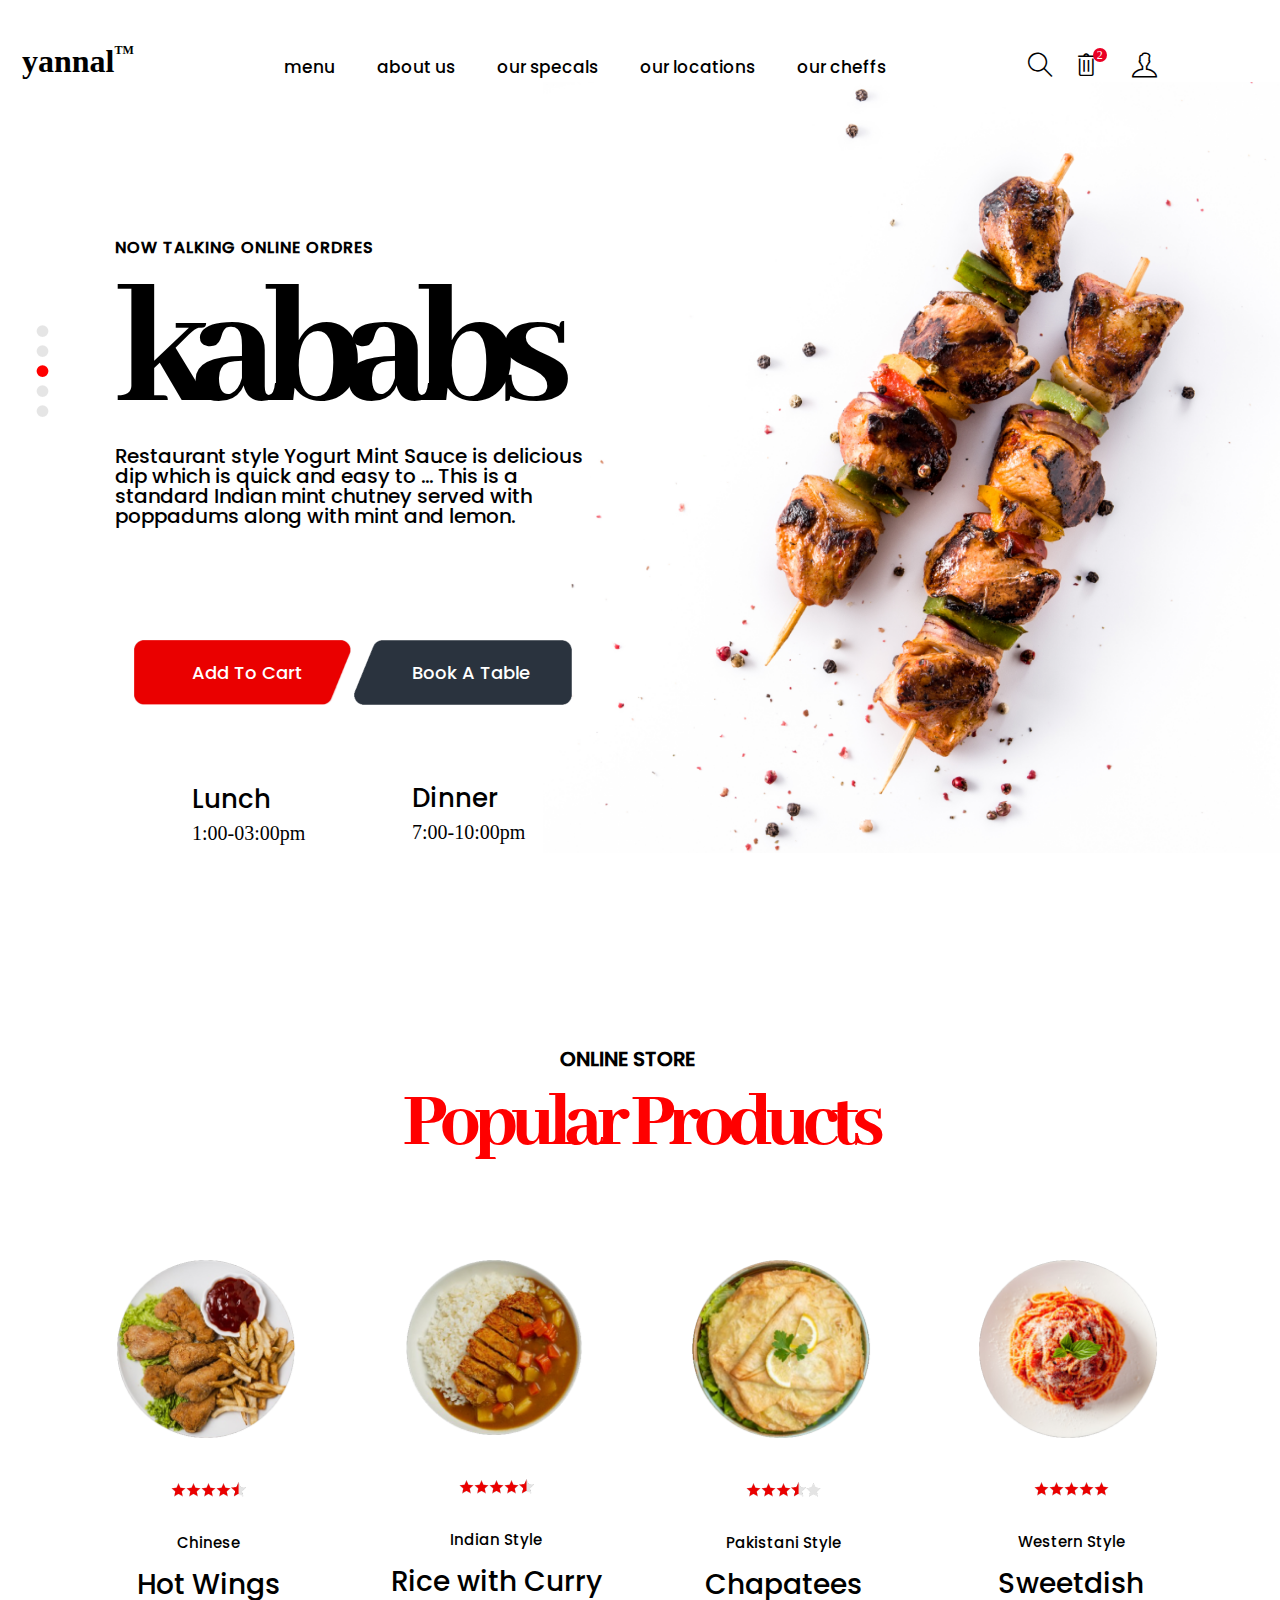
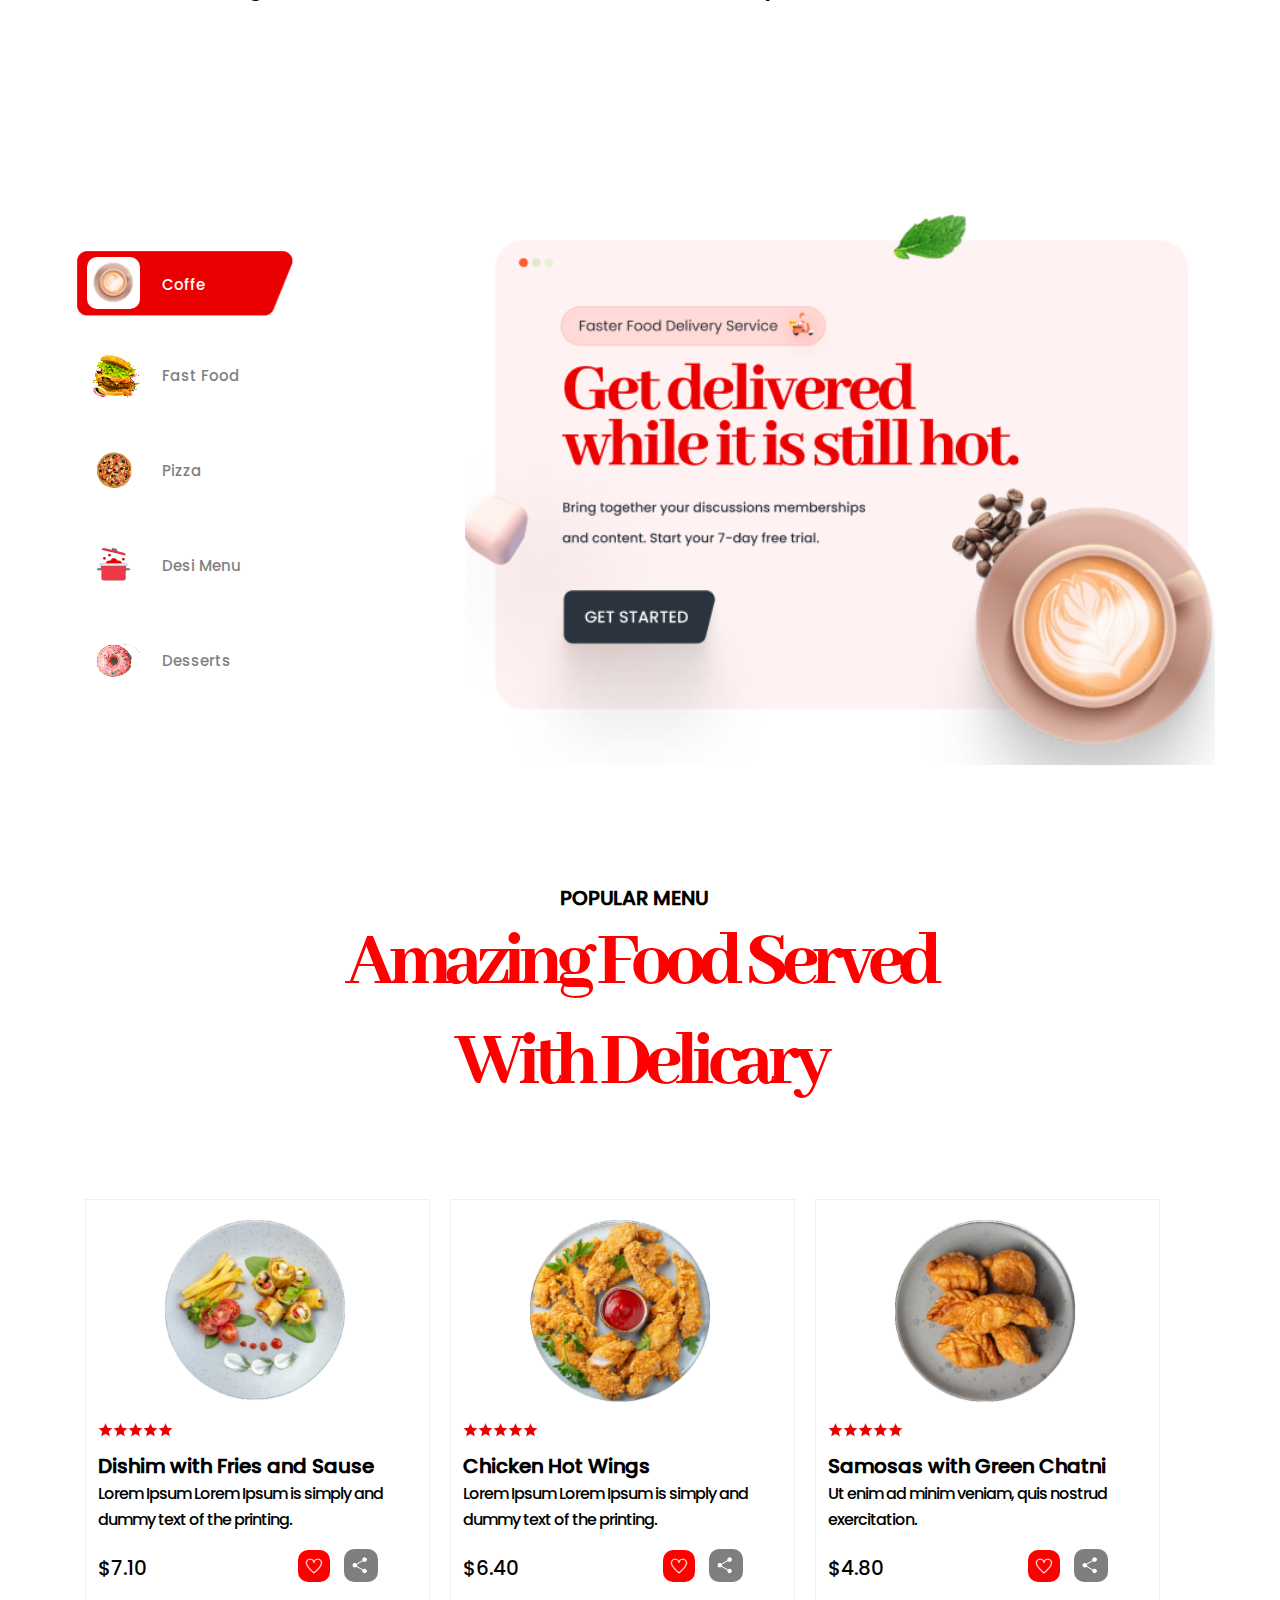
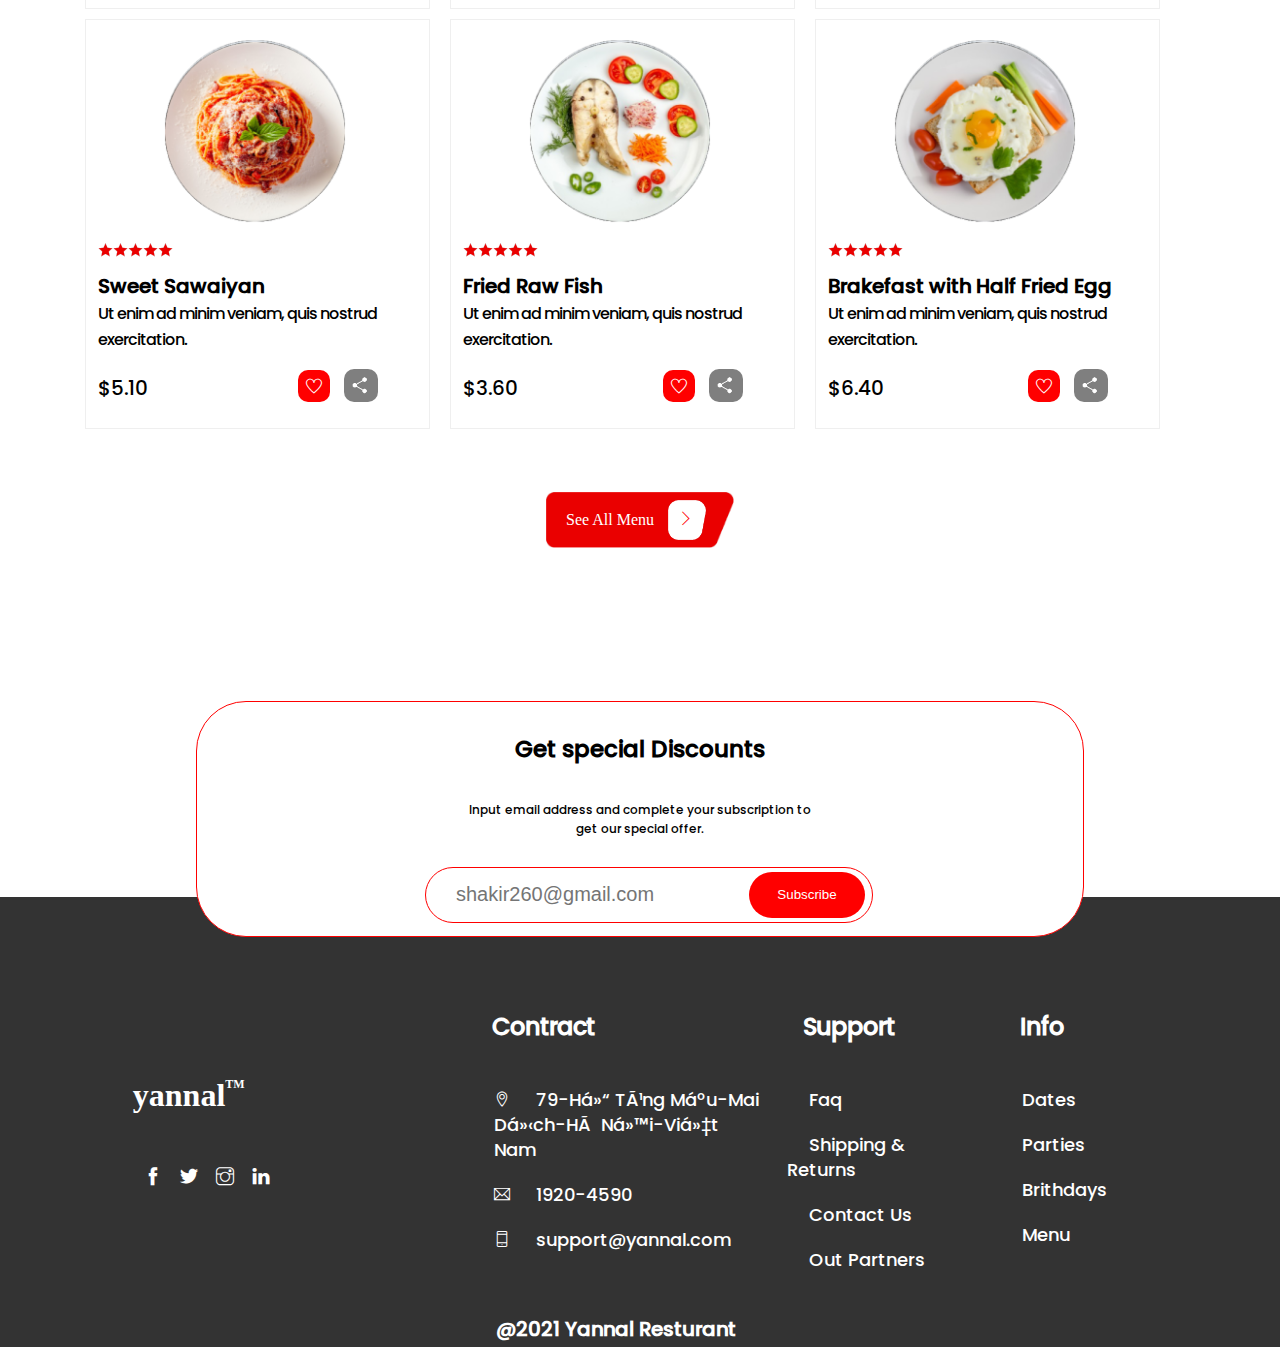
==== commit 5c5e5930: "done" ====
--- a/yannal02/index.html
+++ b/yannal02/index.html
@@ -89,21 +89,21 @@
         </div>
         <div class="row row-rate inner82">
             <div class="col-sm-3 rate">
-                <img src="./css/img/1.1.png" alt="">
-                <div class="star"><img src="./css/img/star.png" alt=""><img src="./css/img/star.png" alt=""><img src="./css/img/star.png" alt=""><img src="./css/img/star.png" alt=""><img src="./css/img/star02.png" alt=""></div>
-                <p class="style-rate">Chinese</p>
-                <p class="name-rate">Hot Wings</p>
-                <div class="add-rate">
-                    <p>Add to cart </p>   <P> $14.00</P>
+                <img src="./css/img/1.3.png" alt="">
+                <div class="star"><img src="./css/img/star.png" alt=""><img src="./css/img/star.png" alt=""><img src="./css/img/star.png" alt=""><img src="./css/img/star02.png" alt=""><img src="./css/img/star03.png" alt=""></div>
+                <p class="style-rate">Pakistani Style</p>
+                <p class="name-rate">Chapatees</p>
+                <div class="add-rate">
+                    <p>Add to cart </p>   <P> $10.00</P>
                 </div>
             </div>
             <div class="col-sm-3 rate inner620">
-                      <img src="./css/img/1.2.png" alt="">
-                <div class="star"><img src="./css/img/star.png" alt=""><img src="./css/img/star.png" alt=""><img src="./css/img/star.png" alt=""><img src="./css/img/star.png" alt=""><img src="./css/img/star02.png" alt=""></div>
-                <p class="style-rate">Indian Style</p>
-                <p class="name-rate">Rice with Curry</p>
-                <div class="add-rate">
-                    <p>Add to cart </p>   <P> $22.00</P>
+                <img src="./css/img/1.4.png" alt="">
+                <div class="star"><img src="./css/img/star.png" alt=""><img src="./css/img/star.png" alt=""><img src="./css/img/star.png" alt=""><img src="./css/img/star.png" alt=""><img src="./css/img/star.png" alt=""></div>
+                <p class="style-rate">Western Style</p>
+                <p class="name-rate">Sweetdish</p>
+                <div class="add-rate">
+                    <p>Add to cart </p>   <P> $16.00</P>
                 </div>
             </div>
             <div class="col-sm-3 rate inner820">
@@ -127,12 +127,12 @@
         </div>
         <div class="row row-rate inner62">
             <div class="col-sm-3 rate">
-                <img src="./css/img/1.1.png" alt="">
-                <div class="star"><img src="./css/img/star.png" alt=""><img src="./css/img/star.png" alt=""><img src="./css/img/star.png" alt=""><img src="./css/img/star.png" alt=""><img src="./css/img/star02.png" alt=""></div>
-                <p class="style-rate">Chinese</p>
-                <p class="name-rate">Hot Wings</p>
-                <div class="add-rate">
-                    <p>Add to cart </p>   <P> $14.00</P>
+                <img src="./css/img/1.3.png" alt="">
+                <div class="star"><img src="./css/img/star.png" alt=""><img src="./css/img/star.png" alt=""><img src="./css/img/star.png" alt=""><img src="./css/img/star02.png" alt=""><img src="./css/img/star03.png" alt=""></div>
+                <p class="style-rate">Pakistani Style</p>
+                <p class="name-rate">Chapatees</p>
+                <div class="add-rate">
+                    <p>Add to cart </p>   <P> $10.00</P>
                 </div>
             </div>
             <div class="col-sm-3 rate inner620">
@@ -192,69 +192,69 @@
                 <i class="share"><img src="./css/img/share.png" alt=""></i>
             </div>
             <div class="col-sm-4 col-popular inner620">
-                <img src="./css/img/3.1.png" alt="">
-                <div class="star"><img src="./css/img/star.png" alt=""><img src="./css/img/star.png" alt=""><img src="./css/img/star.png" alt=""><img src="./css/img/star.png" alt=""><img src="./css/img/star.png" alt=""></div>
-                <h6>Dishim with Fries and Sause</h6>
-                <p class="text-popular">Lorem Ipsum Lorem Ipsum is simply and dummy text of the printing.</p>
-                <p class="dolar">$7.10</p>
-                <i class="ti-heart"></i>
-                <i class="share"><img src="./css/img/share.png" alt=""></i>
-            </div>
-            <div class="col-sm-4 col-popular inner1150">
-                <img src="./css/img/3.1.png" alt="">
-                <div class="star"><img src="./css/img/star.png" alt=""><img src="./css/img/star.png" alt=""><img src="./css/img/star.png" alt=""><img src="./css/img/star.png" alt=""><img src="./css/img/star.png" alt=""></div>
-                <h6>Dishim with Fries and Sause</h6>
-                <p class="text-popular">Lorem Ipsum Lorem Ipsum is simply and dummy text of the printing.</p>
-                <p class="dolar">$7.10</p>
+                <img src="./css/img/3.2.png" alt="">
+                <div class="star"><img src="./css/img/star.png" alt=""><img src="./css/img/star.png" alt=""><img src="./css/img/star.png" alt=""><img src="./css/img/star.png" alt=""><img src="./css/img/star.png" alt=""></div>
+                <h6>Chicken Hot Wings</h6>
+                <p class="text-popular">Lorem Ipsum Lorem Ipsum is simply and dummy text of the printing.</p>
+                <p class="dolar">$6.40</p>
+                <i class="ti-heart"></i>
+                <i class="share"><img src="./css/img/share.png" alt=""></i>
+            </div>
+            <div class="col-sm-4 col-popular inner1150">
+                <img src="./css/img/3.3.png" alt="">
+                <div class="star"><img src="./css/img/star.png" alt=""><img src="./css/img/star.png" alt=""><img src="./css/img/star.png" alt=""><img src="./css/img/star.png" alt=""><img src="./css/img/star.png" alt=""></div>
+                <h6>Samosas with Green Chatni</h6>
+                <p class="text-popular">Ut enim ad minim veniam, quis nostrud exercitation.</p>
+                <p class="dolar">$4.80</p>
                 <i class="ti-heart"></i>
                 <i class="share"><img src="./css/img/share.png" alt=""></i>
             </div>
         </div>
         <div class="row popular">
             <div class="col-sm-4 col-popular">
-                <img src="./css/img/3.1.png" alt="">
-                <div class="star"><img src="./css/img/star.png" alt=""><img src="./css/img/star.png" alt=""><img src="./css/img/star.png" alt=""><img src="./css/img/star.png" alt=""><img src="./css/img/star.png" alt=""></div>
-                <h6>Dishim with Fries and Sause</h6>
-                <p class="text-popular">Lorem Ipsum Lorem Ipsum is simply and dummy text of the printing.</p>
-                <p class="dolar">$7.10</p>
-                <i class="ti-heart"></i>
-                <i class="share"><img src="./css/img/share.png" alt=""></i>
-            </div>
-            <div class="col-sm-4 col-popular inner620">
-                <img src="./css/img/3.1.png" alt="">
-                <div class="star"><img src="./css/img/star.png" alt=""><img src="./css/img/star.png" alt=""><img src="./css/img/star.png" alt=""><img src="./css/img/star.png" alt=""><img src="./css/img/star.png" alt=""></div>
-                <h6>Dishim with Fries and Sause</h6>
-                <p class="text-popular">Lorem Ipsum Lorem Ipsum is simply and dummy text of the printing.</p>
-                <p class="dolar">$7.10</p>
-                <i class="ti-heart"></i>
-                <i class="share"><img src="./css/img/share.png" alt=""></i>
-            </div>
-            <div class="col-sm-4 col-popular inner1150">
-                <img src="./css/img/3.1.png" alt="">
-                <div class="star"><img src="./css/img/star.png" alt=""><img src="./css/img/star.png" alt=""><img src="./css/img/star.png" alt=""><img src="./css/img/star.png" alt=""><img src="./css/img/star.png" alt=""></div>
-                <h6>Dishim with Fries and Sause</h6>
-                <p class="text-popular">Lorem Ipsum Lorem Ipsum is simply and dummy text of the printing.</p>
-                <p class="dolar">$7.10</p>
+                <img src="./css/img/3.4.png" alt="">
+                <div class="star"><img src="./css/img/star.png" alt=""><img src="./css/img/star.png" alt=""><img src="./css/img/star.png" alt=""><img src="./css/img/star.png" alt=""><img src="./css/img/star.png" alt=""></div>
+                <h6>Sweet Sawaiyan</h6>
+                <p class="text-popular">Ut enim ad minim veniam, quis nostrud exercitation.</p>
+                <p class="dolar">$5.10</p>
+                <i class="ti-heart"></i>
+                <i class="share"><img src="./css/img/share.png" alt=""></i>
+            </div>
+            <div class="col-sm-4 col-popular inner620">
+                <img src="./css/img/3.5.png" alt="">
+                <div class="star"><img src="./css/img/star.png" alt=""><img src="./css/img/star.png" alt=""><img src="./css/img/star.png" alt=""><img src="./css/img/star.png" alt=""><img src="./css/img/star.png" alt=""></div>
+                <h6>Fried Raw Fish</h6>
+                <p class="text-popular">Ut enim ad minim veniam, quis nostrud exercitation.</p>
+                <p class="dolar">$3.60</p>
+                <i class="ti-heart"></i>
+                <i class="share"><img src="./css/img/share.png" alt=""></i>
+            </div>
+            <div class="col-sm-4 col-popular inner1150">
+                <img src="./css/img/3.6.png" alt="">
+                <div class="star"><img src="./css/img/star.png" alt=""><img src="./css/img/star.png" alt=""><img src="./css/img/star.png" alt=""><img src="./css/img/star.png" alt=""><img src="./css/img/star.png" alt=""></div>
+                <h6>Brakefast with Half Fried Egg</h6>
+                <p class="text-popular">Ut enim ad minim veniam, quis nostrud exercitation.</p>
+                <p class="dolar">$6.40</p>
                 <i class="ti-heart"></i>
                 <i class="share"><img src="./css/img/share.png" alt=""></i>
             </div>
         </div>
         <div class="row popular inner115">
             <div class="col-sm-4 col-popular">
-                <img src="./css/img/3.1.png" alt="">
-                <div class="star"><img src="./css/img/star.png" alt=""><img src="./css/img/star.png" alt=""><img src="./css/img/star.png" alt=""><img src="./css/img/star.png" alt=""><img src="./css/img/star.png" alt=""></div>
-                <h6>Dishim with Fries and Sause</h6>
-                <p class="text-popular">Lorem Ipsum Lorem Ipsum is simply and dummy text of the printing.</p>
-                <p class="dolar">$7.10</p>
-                <i class="ti-heart"></i>
-                <i class="share"><img src="./css/img/share.png" alt=""></i>
-            </div>
-            <div class="col-sm-4 col-popular inner620">
-                <img src="./css/img/3.1.png" alt="">
-                <div class="star"><img src="./css/img/star.png" alt=""><img src="./css/img/star.png" alt=""><img src="./css/img/star.png" alt=""><img src="./css/img/star.png" alt=""><img src="./css/img/star.png" alt=""></div>
-                <h6>Dishim with Fries and Sause</h6>
-                <p class="text-popular">Lorem Ipsum Lorem Ipsum is simply and dummy text of the printing.</p>
-                <p class="dolar">$7.10</p>
+                <img src="./css/img/3.3.png" alt="">
+                <div class="star"><img src="./css/img/star.png" alt=""><img src="./css/img/star.png" alt=""><img src="./css/img/star.png" alt=""><img src="./css/img/star.png" alt=""><img src="./css/img/star.png" alt=""></div>
+                <h6>Samosas with Green Chatni</h6>
+                <p class="text-popular">Ut enim ad minim veniam, quis nostrud exercitation.</p>
+                <p class="dolar">$4.80</p>
+                <i class="ti-heart"></i>
+                <i class="share"><img src="./css/img/share.png" alt=""></i>
+            </div>
+            <div class="col-sm-4 col-popular inner620">
+                <img src="./css/img/3.6.png" alt="">
+                <div class="star"><img src="./css/img/star.png" alt=""><img src="./css/img/star.png" alt=""><img src="./css/img/star.png" alt=""><img src="./css/img/star.png" alt=""><img src="./css/img/star.png" alt=""></div>
+                <h6>Brakefast with Half Fried Egg</h6>
+                <p class="text-popular">Ut enim ad minim veniam, quis nostrud exercitation.</p>
+                <p class="dolar">$6.40</p>
                 <i class="ti-heart"></i>
                 <i class="share"><img src="./css/img/share.png" alt=""></i>
             </div>
@@ -270,11 +270,11 @@
         </div>
         <div class="row popular inner62">
             <div class="col-sm-4 col-popular">
-                <img src="./css/img/3.1.png" alt="">
-                <div class="star"><img src="./css/img/star.png" alt=""><img src="./css/img/star.png" alt=""><img src="./css/img/star.png" alt=""><img src="./css/img/star.png" alt=""><img src="./css/img/star.png" alt=""></div>
-                <h6>Dishim with Fries and Sause</h6>
-                <p class="text-popular">Lorem Ipsum Lorem Ipsum is simply and dummy text of the printing.</p>
-                <p class="dolar">$7.10</p>
+                <img src="./css/img/3.2.png" alt="">
+                <div class="star"><img src="./css/img/star.png" alt=""><img src="./css/img/star.png" alt=""><img src="./css/img/star.png" alt=""><img src="./css/img/star.png" alt=""><img src="./css/img/star.png" alt=""></div>
+                <h6>Chicken Hot Wings</h6>
+                <p class="text-popular">Lorem Ipsum Lorem Ipsum is simply and dummy text of the printing.</p>
+                <p class="dolar">$6.40</p>
                 <i class="ti-heart"></i>
                 <i class="share"><img src="./css/img/share.png" alt=""></i>
             </div>
@@ -299,11 +299,11 @@
         </div>
         <div class="row popular inner62">
             <div class="col-sm-4 col-popular">
-                <img src="./css/img/3.1.png" alt="">
-                <div class="star"><img src="./css/img/star.png" alt=""><img src="./css/img/star.png" alt=""><img src="./css/img/star.png" alt=""><img src="./css/img/star.png" alt=""><img src="./css/img/star.png" alt=""></div>
-                <h6>Dishim with Fries and Sause</h6>
-                <p class="text-popular">Lorem Ipsum Lorem Ipsum is simply and dummy text of the printing.</p>
-                <p class="dolar">$7.10</p>
+                <img src="./css/img/3.5.png" alt="">
+                <div class="star"><img src="./css/img/star.png" alt=""><img src="./css/img/star.png" alt=""><img src="./css/img/star.png" alt=""><img src="./css/img/star.png" alt=""><img src="./css/img/star.png" alt=""></div>
+                <h6>Fried Raw Fish</h6>
+                <p class="text-popular">Ut enim ad minim veniam, quis nostrud exercitation.</p>
+                <p class="dolar">$3.60</p>
                 <i class="ti-heart"></i>
                 <i class="share"><img src="./css/img/share.png" alt=""></i>
             </div>
@@ -328,11 +328,11 @@
         </div>
         <div class="row popular inner62">
             <div class="col-sm-4 col-popular">
-                <img src="./css/img/3.1.png" alt="">
-                <div class="star"><img src="./css/img/star.png" alt=""><img src="./css/img/star.png" alt=""><img src="./css/img/star.png" alt=""><img src="./css/img/star.png" alt=""><img src="./css/img/star.png" alt=""></div>
-                <h6>Dishim with Fries and Sause</h6>
-                <p class="text-popular">Lorem Ipsum Lorem Ipsum is simply and dummy text of the printing.</p>
-                <p class="dolar">$7.10</p>
+                <img src="./css/img/3.6.png" alt="">
+                <div class="star"><img src="./css/img/star.png" alt=""><img src="./css/img/star.png" alt=""><img src="./css/img/star.png" alt=""><img src="./css/img/star.png" alt=""><img src="./css/img/star.png" alt=""></div>
+                <h6>Brakefast with Half Fried Egg</h6>
+                <p class="text-popular">Ut enim ad minim veniam, quis nostrud exercitation.</p>
+                <p class="dolar">$6.40</p>
                 <i class="ti-heart"></i>
                 <i class="share"><img src="./css/img/share.png" alt=""></i>
             </div>
--- a/yannal02/css/style.css
+++ b/yannal02/css/style.css
@@ -1036,10 +1036,10 @@
     }
     .contact{
         height: 900px ;
-        width: 250px;
+        width: 330px;
     }
     .address2{
-        width: 200px !important;
+        width: 250px !important;
         left: 10px;
         height: 150px;
     }
